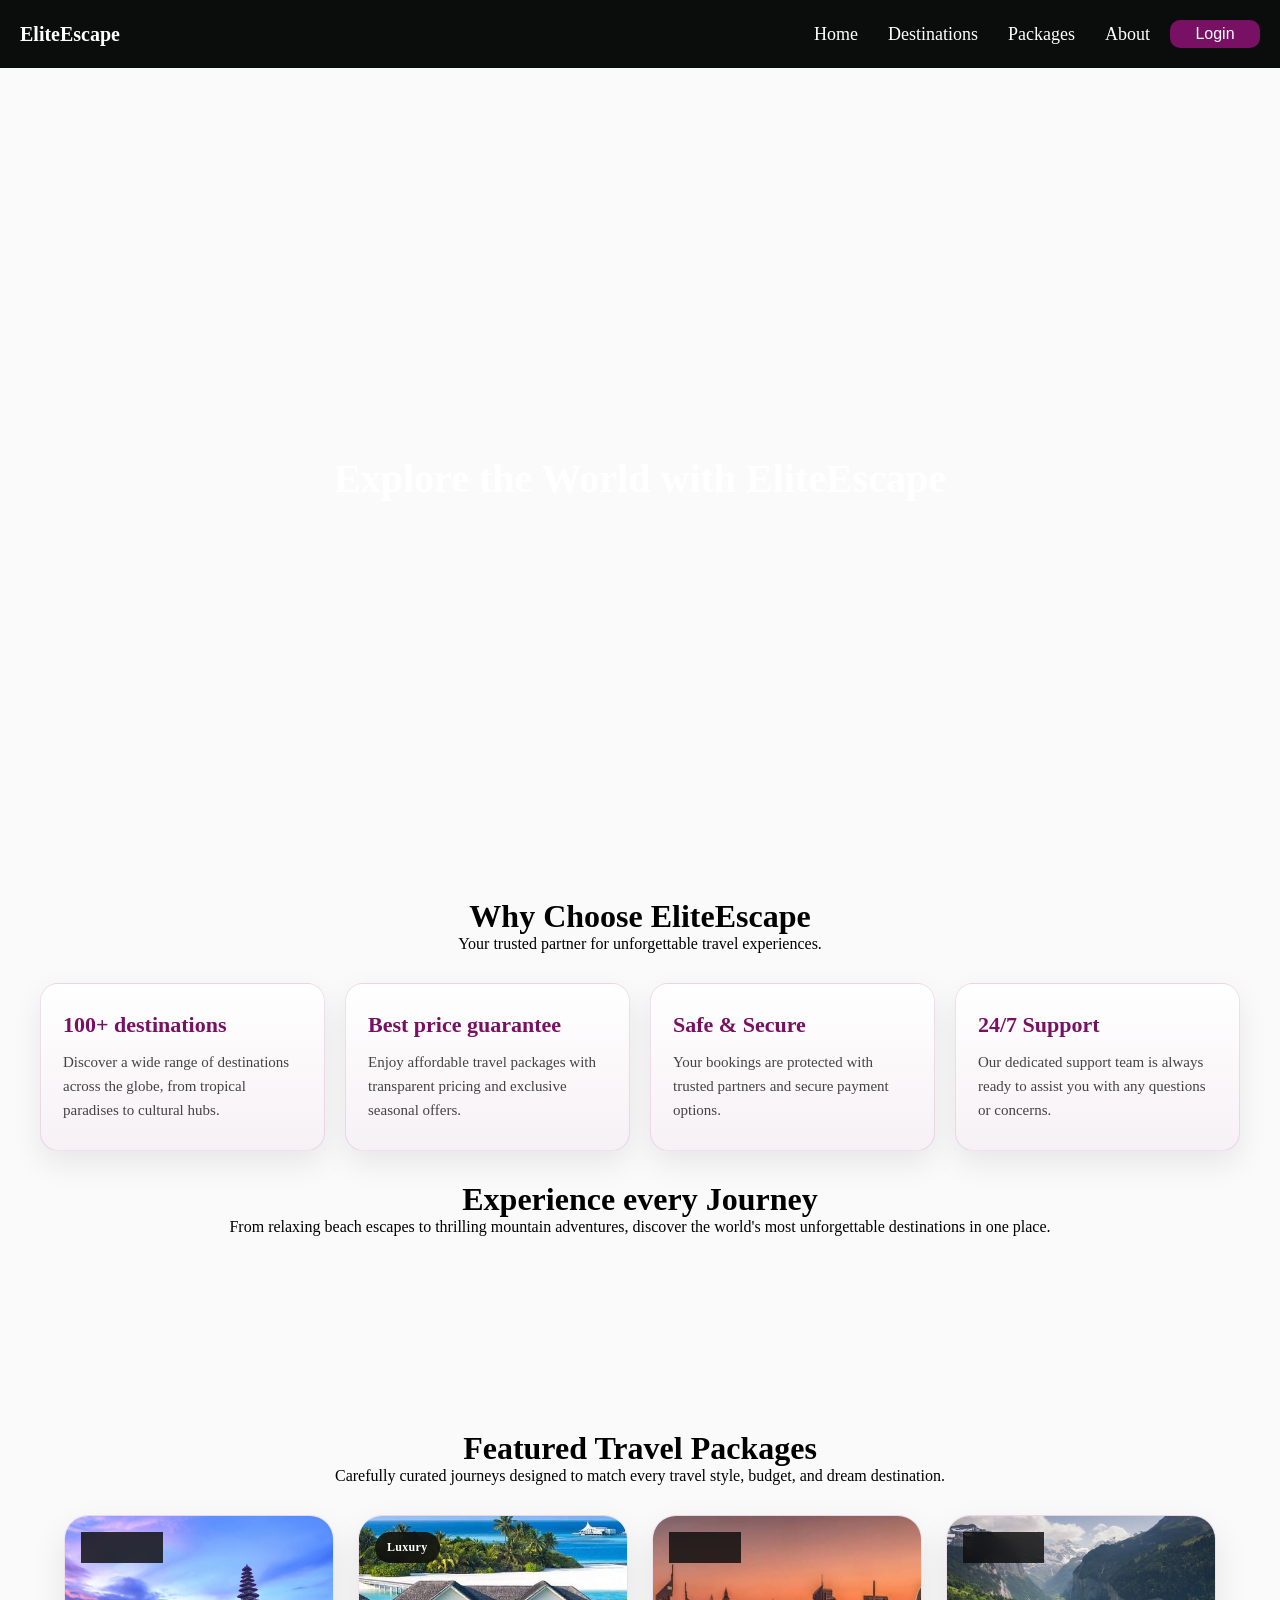
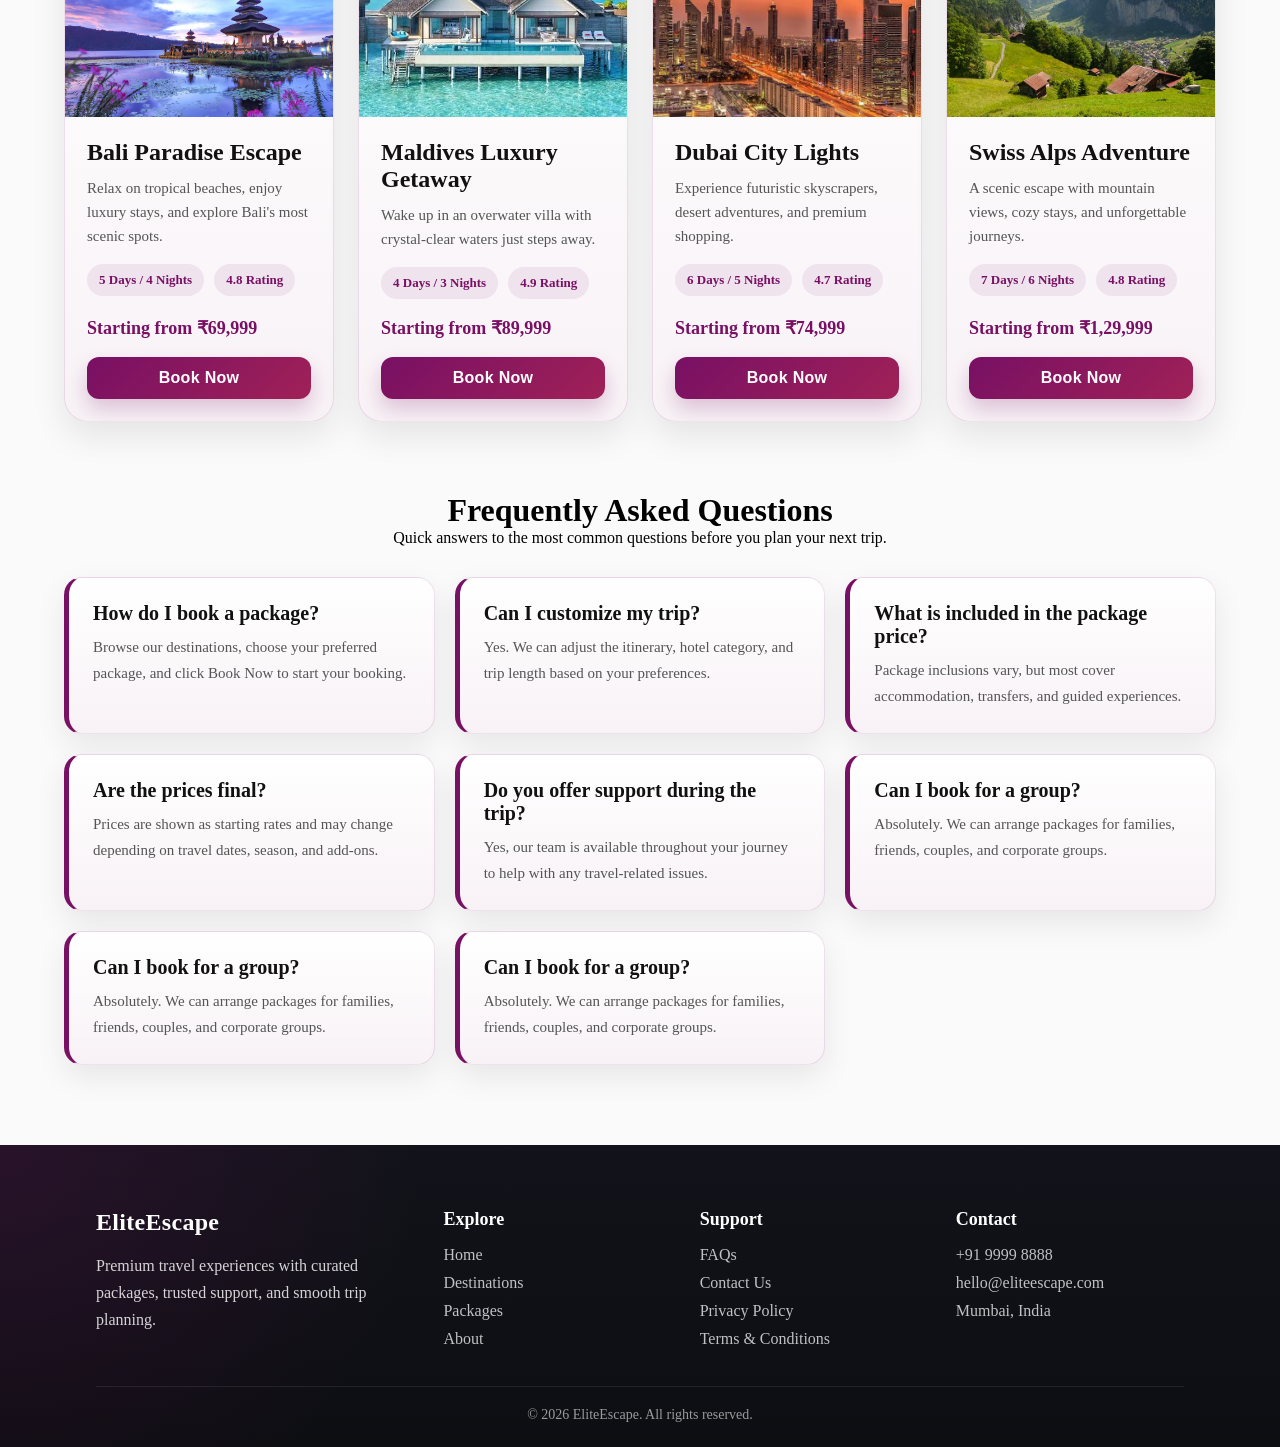
==== index.html @ af97dd26 "Added the homepage" ====
<!DOCTYPE html>
<html lang="en">
<head>
    <meta charset="UTF-8">
    <meta name="viewport" content="width=device-width, initial-scale=1.0">
    <title>Home</title>
    <link rel="stylesheet" href="./css/style.css">
</head>
<body>

    <header>
        <nav>
            <div class="logo">
                EliteEscape
            </div>
            <ul class="nav-links">
                <li><a href="index.html">Home</a></li>
                <li><a href="destinations.html">Destinations</a></li>
                <li><a href="packages.html">Packages</a></li>
                <li><a href="about.html">About</a></li>
            </ul>
            <div class="btns">
                <button class="btn">Login</button>
            </div>

        </nav>
    </header>



    <div class="hero">
        <h2>Explore the World with EliteEscape</h2>
    </div>

    <div class="why-choose-us">
        <div class="section-title">
            <h1>Why Choose EliteEscape</h1>
            <p>Your trusted partner for unforgettable travel experiences.</p>
        </div>

        <div class="card-container">
            <div class="card">
                <h3>100+ destinations</h3>
                <p>Discover a wide range of destinations across the globe, from tropical paradises to cultural hubs.</p>
            </div>

            <div class="card">
                <h3>Best price guarantee</h3>
                <p>Enjoy affordable travel packages with transparent pricing and
                exclusive seasonal offers.</p>
            </div>
            <div class="card">
                <h3>Safe & Secure</h3>
                <p>Your bookings are protected with trusted partners and secure
                payment options.</p>
            </div>
            <div class="card">
                <h3>24/7 Support</h3>
                <p>Our dedicated support team is always ready to assist you with any questions or concerns.</p>
            </div>                        
        </div>

    </div>

    
    <div class="section-title">
        <h1>Experience every Journey</h1>
        <p>From relaxing beach escapes to thrilling mountain adventures, discover the world's most unforgettable destinations in one place.</p>
    </div>

    <div class="video-section">
        <div class="video-box">
            <video  autoplay muted loop playsinline>
                <source src="images/video.mp4" type="video/mp4">
            </video>
        </div>
    </div>


    <div class="section-title">
        <h1>Featured Travel Packages</h1>
        <p>Carefully curated journeys designed to match every travel style, budget, and dream destination.</p>
    </div>


    <section class="packages">
        <div class="package-container">
            <div class="package-card">
                <div class="package-image-wrap">
                    <img src="images/Bali.jpg" alt="Bali Paradise Escape">
                    <span class="package-badge">Best Seller</span>
                </div>
                <div class="package-content">
                    <h3>Bali Paradise Escape</h3>
                    <p class="package-text">Relax on tropical beaches, enjoy luxury stays, and explore Bali's most scenic spots.</p>
                    <div class="package-meta">
                        <span>5 Days / 4 Nights</span>
                        <span>4.8 Rating</span>
                    </div>
                    <p class="price">Starting from ₹69,999</p>
                    <button class="btn">Book Now</button>
                </div>
            </div>

            <div class="package-card">
                <div class="package-image-wrap">
                    <img src="images/Maldives.jpeg" alt="Maldives Luxury Getaway">
                    <span class="package-badge">Luxury</span>
                </div>
                <div class="package-content">
                    <h3>Maldives Luxury Getaway</h3>
                    <p class="package-text">Wake up in an overwater villa with crystal-clear waters just steps away.</p>
                    <div class="package-meta">
                        <span>4 Days / 3 Nights</span>
                        <span>4.9 Rating</span>
                    </div>
                    <p class="price">Starting from ₹89,999</p>
                    <button class="btn">Book Now</button>
                </div>
            </div>

            <div class="package-card">
                <div class="package-image-wrap">
                    <img src="images/dubai.jpeg" alt="Dubai City Lights">
                    <span class="package-badge">Top Pick</span>
                </div>
                <div class="package-content">
                    <h3>Dubai City Lights</h3>
                    <p class="package-text">Experience futuristic skyscrapers, desert adventures, and premium shopping.</p>
                    <div class="package-meta">
                        <span>6 Days / 5 Nights</span>
                        <span>4.7 Rating</span>
                    </div>
                    <p class="price">Starting from ₹74,999</p>
                    <button class="btn">Book Now</button>
                </div>
            </div>

            <div class="package-card">
                <div class="package-image-wrap">
                    <img src="images/swiss.jpg" alt="Swiss Alps Adventure">
                    <span class="package-badge">Adventure</span>
                </div>
                <div class="package-content">
                    <h3>Swiss Alps Adventure</h3>
                    <p class="package-text">A scenic escape with mountain views, cozy stays, and unforgettable journeys.</p>
                    <div class="package-meta">
                        <span>7 Days / 6 Nights</span>
                        <span>4.8 Rating</span>
                    </div>
                    <p class="price">Starting from ₹1,29,999</p>
                    <button class="btn">Book Now</button>
                </div>
            </div>
        </div>
    </section>


    <div class="section-title">
        <h1>Frequently Asked Questions</h1>
        <p>Quick answers to the most common questions before you plan your next trip.</p>
    </div>

    <section class="faq">
        <div class="faq-container">
            <div class="faq-card">
                <h3>How do I book a package?</h3>
                <p>Browse our destinations, choose your preferred package, and click Book Now to start your booking.</p>
            </div>

            <div class="faq-card">
                <h3>Can I customize my trip?</h3>
                <p>Yes. We can adjust the itinerary, hotel category, and trip length based on your preferences.</p>
            </div>

            <div class="faq-card">
                <h3>What is included in the package price?</h3>
                <p>Package inclusions vary, but most cover accommodation, transfers, and guided experiences.</p>
            </div>

            <div class="faq-card">
                <h3>Are the prices final?</h3>
                <p>Prices are shown as starting rates and may change depending on travel dates, season, and add-ons.</p>
            </div>

            <div class="faq-card">
                <h3>Do you offer support during the trip?</h3>
                <p>Yes, our team is available throughout your journey to help with any travel-related issues.</p>
            </div>

            <div class="faq-card">
                <h3>Can I book for a group?</h3>
                <p>Absolutely. We can arrange packages for families, friends, couples, and corporate groups.
                </p>
            </div>
            <div class="faq-card">
                <h3>Can I book for a group?</h3>
                <p>Absolutely. We can arrange packages for families, friends, couples, and corporate groups.
                </p>
            </div>
            <div class="faq-card">
                <h3>Can I book for a group?</h3>
                <p>Absolutely. We can arrange packages for families, friends, couples, and corporate groups.
                </p>
            </div>            


        </div>
    </section>


    <footer class="site-footer">
        <div class="footer-grid">
            <div class="footer-brand">
                <div class="footer-logo">EliteEscape</div>
                <p>Premium travel experiences with curated packages, trusted support, and smooth trip planning.</p>
            </div>

            <div class="footer-links">
                <h3>Explore</h3>
                <a href="index.html">Home</a>
                <a href="destinations.html">Destinations</a>
                <a href="packages.html">Packages</a>
                <a href="about.html">About</a>
            </div>

            <div class="footer-links">
                <h3>Support</h3>
                <a href="#">FAQs</a>
                <a href="#">Contact Us</a>
                <a href="#">Privacy Policy</a>
                <a href="#">Terms & Conditions</a>
            </div>

            <div class="footer-links">
                <h3>Contact</h3>
                <a href="tel:+919876543210">+91 9999 8888</a>
                <a href="mailto:hello@eliteescape.com">hello@eliteescape.com</a>
                <a href="#">Mumbai, India</a>
            </div>
        </div>

        <div class="footer-bottom">
            <p>&copy; 2026 EliteEscape. All rights reserved.</p>
        </div>
    </footer>
</body>
</html>
---- css/style.css ----
*{
    margin: 0;
    padding: 0;
    box-sizing: border-box;
}
body{
    background-color: rgb(250, 250, 250);
}

nav{
    background-color: rgb(11, 12, 12);
    display: flex;
    align-items: center;
    padding:20px;
}

.logo{
    font-size: 20px;
    font-weight: bold;
    color: white;

}

.nav-links{
    display: flex;
    justify-content: flex-end;
    gap: 30px;
    margin-left: auto;
    list-style: none;
    /* align-items: center; */
    
}

.btns{
    margin-left: 20px;
}

.nav-links li a{
    text-decoration: none;
    color: white;
    font-size: 18px;
    /* font-weight: bold; */
}


 

.btn{
    padding:5px;
    background-color: rgb(120, 16, 100);
    color: white;
    border: none;
    cursor: pointer;
    border-radius: 10px;
    font-size: 16px;
    width: 90px;
}

.hero{
    display: flex;
    height: 80vh;
    background:url("hero.png") no-repeat center center/cover;
    padding: 20px;
    margin: 50px;
    border-radius: 20px;
    color: white;
    justify-content: center;
    align-items: center;
}

.hero h2{
    font-size: 40px;
}
.why-choose-us{
    margin:20px
}

.section-title{
    text-align:center;
    padding:10px;
}
.card-container{
    margin: 20px;
    display: grid;
    grid-template-columns: repeat(auto-fit, minmax(220px, 1fr));
    gap: 20px;
}

.card{
    background: linear-gradient(180deg, #ffffff 0%, #f7f1f5 100%);
    border: 1px solid rgba(120, 16, 100, 0.12);
    border-radius: 18px;
    padding: 28px 22px;
    box-shadow: 0 12px 30px rgba(0, 0, 0, 0.08);
    transition: transform 0.25s ease, box-shadow 0.25s ease, border-color 0.25s ease;
}

.card:hover{
    transform: translateY(-6px);
    box-shadow: 0 18px 36px rgba(0, 0, 0, 0.12);
    border-color: rgba(120, 16, 100, 0.28);
}

.card h3{
    color: rgb(120, 16, 100);
    font-size: 22px;
    margin-bottom: 12px;
}

.card p{
    color: #444;
    line-height: 1.6;
    font-size: 15px;
}

.video-section{
    margin: 10px;
    display: flex;
    justify-content: center;
    align-items: center;
}

.video-section video{
    border-radius: 20px;
    width: 100%;
}

.packages{
    width: 90%;
    margin: 20px auto 60px;
}

.package-container{
    display: grid;
    grid-template-columns: repeat(auto-fit, minmax(260px, 1fr));
    gap: 24px;
    align-items: stretch;
}

.package-card{
    display: flex;
    flex-direction: column;
    height: 100%;
    background: linear-gradient(180deg, #ffffff 0%, #f8f2f6 100%);
    border: 1px solid rgba(120, 16, 100, 0.12);
    border-radius: 24px;
    overflow: hidden;
    box-shadow: 0 14px 34px rgba(0, 0, 0, 0.09);
    transition: transform 0.25s ease, box-shadow 0.25s ease, border-color 0.25s ease;
}

.package-card:hover{
    transform: translateY(-6px);
    border-color: rgba(120, 16, 100, 0.28);
    box-shadow: 0 20px 42px rgba(0, 0, 0, 0.13);
}

.package-image-wrap{
    position: relative;
}

.package-card img{
    width: 100%;
    aspect-ratio: 4 / 3;
    object-fit: cover;
    display: block;
}

.package-badge{
    position: absolute;
    top: 16px;
    left: 16px;
    background: rgba(11, 12, 12, 0.82);
    color: #fff;
    padding: 8px 12px;
    border-radius: 999px;
    font-size: 12px;
    font-weight: 700;
    letter-spacing: 0.3px;
    backdrop-filter: blur(8px);
}

.package-content{
    display: flex;
    flex-direction: column;
    flex: 1;
    padding: 22px;
}

.package-content h3{
    font-size: 24px;
    color: #111;
    margin-bottom: 10px;
}

.package-text{
    color: #555;
    line-height: 1.6;
    font-size: 15px;
    margin-bottom: 16px;
}

.package-meta{
    display: flex;
    flex-wrap: wrap;
    gap: 10px;
    margin-bottom: 18px;
}

.package-meta span{
    display: inline-flex;
    align-items: center;
    padding: 8px 12px;
    border-radius: 999px;
    background: rgba(120, 16, 100, 0.08);
    color: rgb(120, 16, 100);
    font-size: 13px;
    font-weight: 600;
}

.price{
    color: rgb(120, 16, 100);
    font-size: 18px;
    font-weight: 700;
    margin-bottom: 18px;
    margin-top: auto;
}

.package-card .btn{
    width: 100%;
    padding: 12px 16px;
    border-radius: 12px;
    font-weight: 700;
    letter-spacing: 0.3px;
    background: linear-gradient(135deg, rgb(120, 16, 100), rgb(160, 33, 87));
    box-shadow: 0 10px 20px rgba(120, 16, 100, 0.22);
}

.package-card .btn:hover{
    filter: brightness(1.05);
}


.faq{
    width: 90%;
    margin: 20px auto 80px;
}

.faq-container{
    display: grid;
    grid-template-columns: repeat(auto-fit, minmax(280px, 1fr));
    gap: 20px;
}

.faq-card{
    position: relative;
    background: linear-gradient(180deg, #ffffff 0%, #f8f2f6 100%);
    border: 1px solid rgba(120, 16, 100, 0.12);
    border-left: 5px solid rgb(120, 16, 100);
    border-radius: 18px;
    padding: 24px 22px 24px 24px;
    box-shadow: 0 12px 30px rgba(0, 0, 0, 0.08);
    transition: transform 0.25s ease, box-shadow 0.25s ease, border-color 0.25s ease;
}

.faq-card:hover{
    transform: translateY(-5px);
    box-shadow: 0 18px 36px rgba(0, 0, 0, 0.12);
    border-color: rgba(120, 16, 100, 0.28);
}

.faq-card h3{
    font-size: 20px;
    color: #111;
    margin-bottom: 10px;
}

.faq-card p{
    color: #555;
    line-height: 1.7;
    font-size: 15px;
}

.site-footer{
    background:
        radial-gradient(circle at top left, rgba(120, 16, 100, 0.22), transparent 32%),
        linear-gradient(180deg, #12131a 0%, #0d0e12 100%);
    color: rgba(255, 255, 255, 0.82);
    margin-top: 40px;
    padding: 64px 7.5% 24px;
}

.footer-grid{
    display: grid;
    grid-template-columns: 1.4fr 1fr 1fr 1fr;
    gap: 28px;
    padding-bottom: 28px;
    border-bottom: 1px solid rgba(255, 255, 255, 0.08);
}

.footer-logo{
    display: inline-block;
    margin-bottom: 16px;
    font-size: 24px;
    font-weight: 800;
    color: #fff;
    letter-spacing: 0.3px;
}

.footer-brand p{
    line-height: 1.7;
    max-width: 340px;
}

.footer-links h3{
    color: #fff;
    margin-bottom: 16px;
    font-size: 18px;
}

.footer-links a{
    display: block;
    color: rgba(255, 255, 255, 0.74);
    text-decoration: none;
    margin-bottom: 10px;
    transition: color 0.2s ease, transform 0.2s ease;
}

.footer-links a:hover{
    color: #fff;
    transform: translateX(4px);
}

.footer-bottom{
    text-align: center;
    padding-top: 20px;
    font-size: 14px;
    color: rgba(255, 255, 255, 0.58);
}

@media (max-width: 900px){
    .footer-grid{
        grid-template-columns: repeat(2, minmax(0, 1fr));
    }
}

@media (max-width: 600px){
    .site-footer{
        padding: 48px 20px 20px;
    }

    .footer-grid{
        grid-template-columns: 1fr;
    }
}
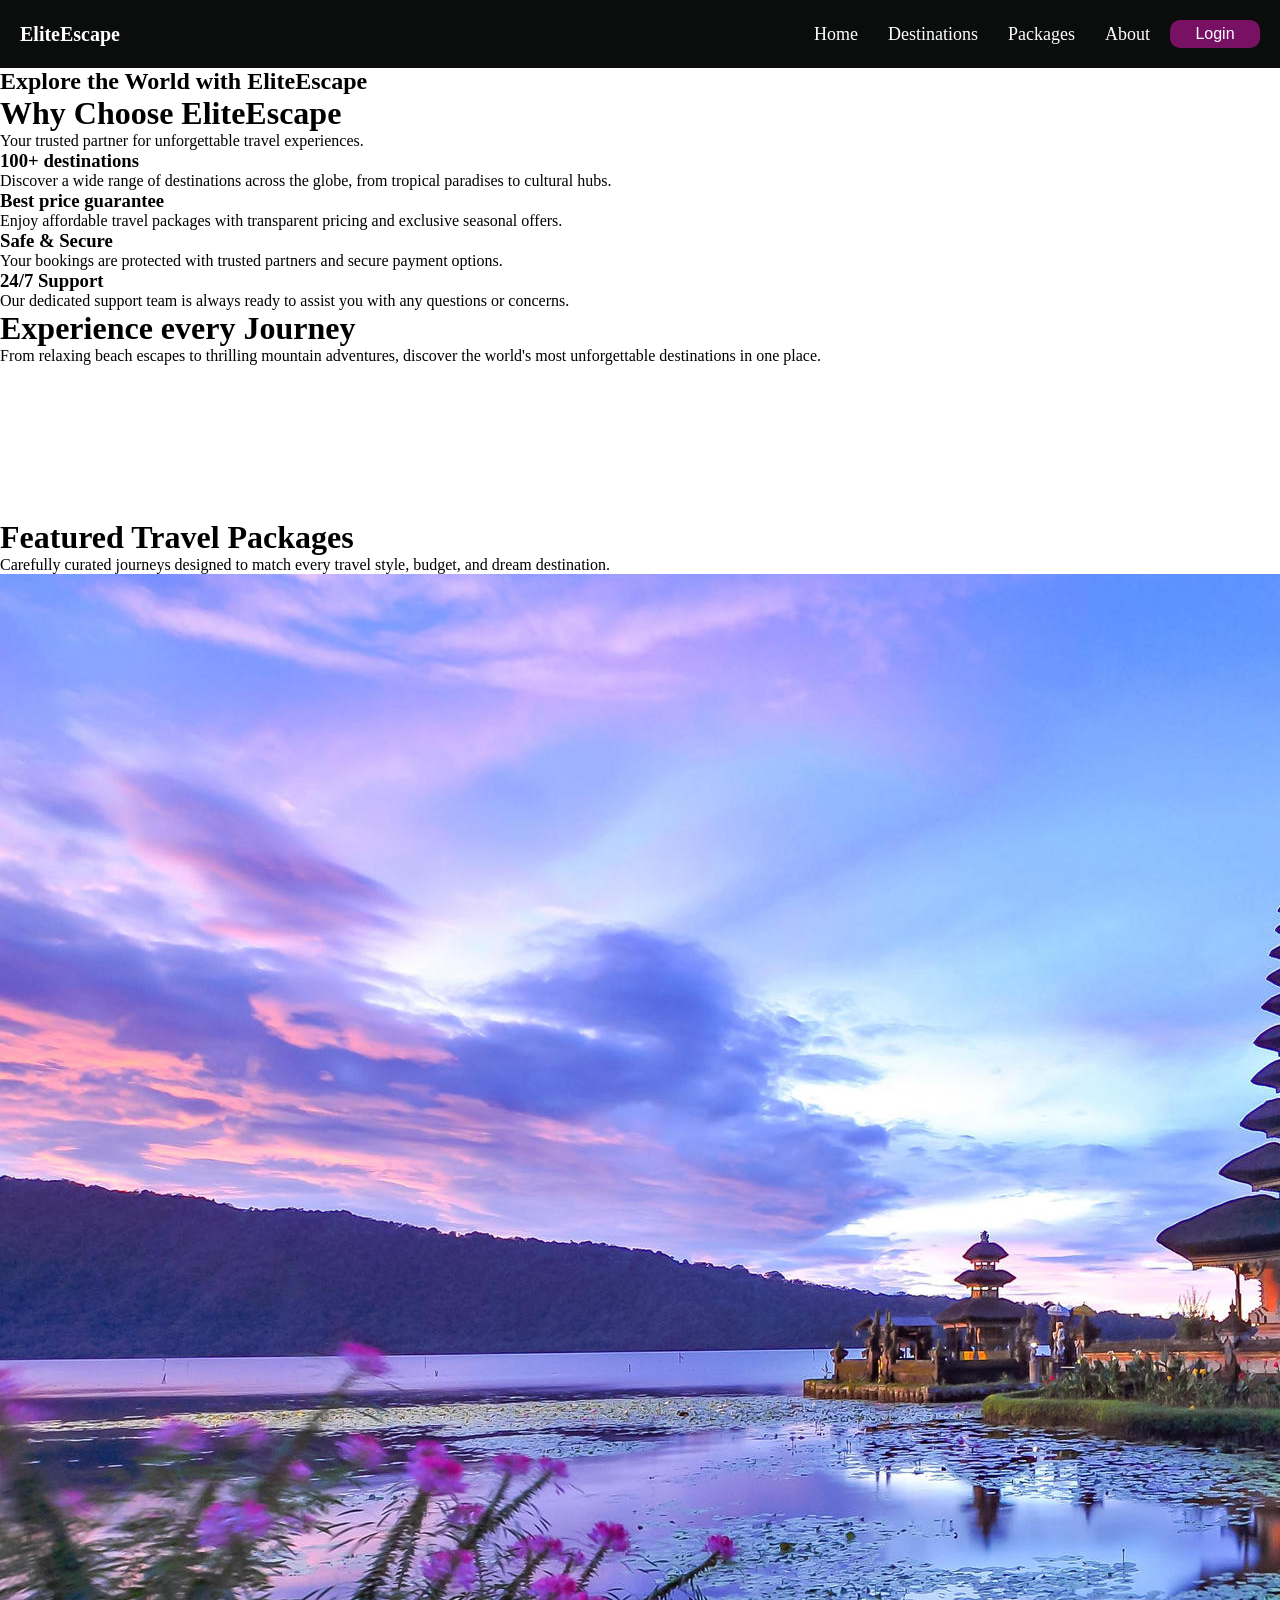
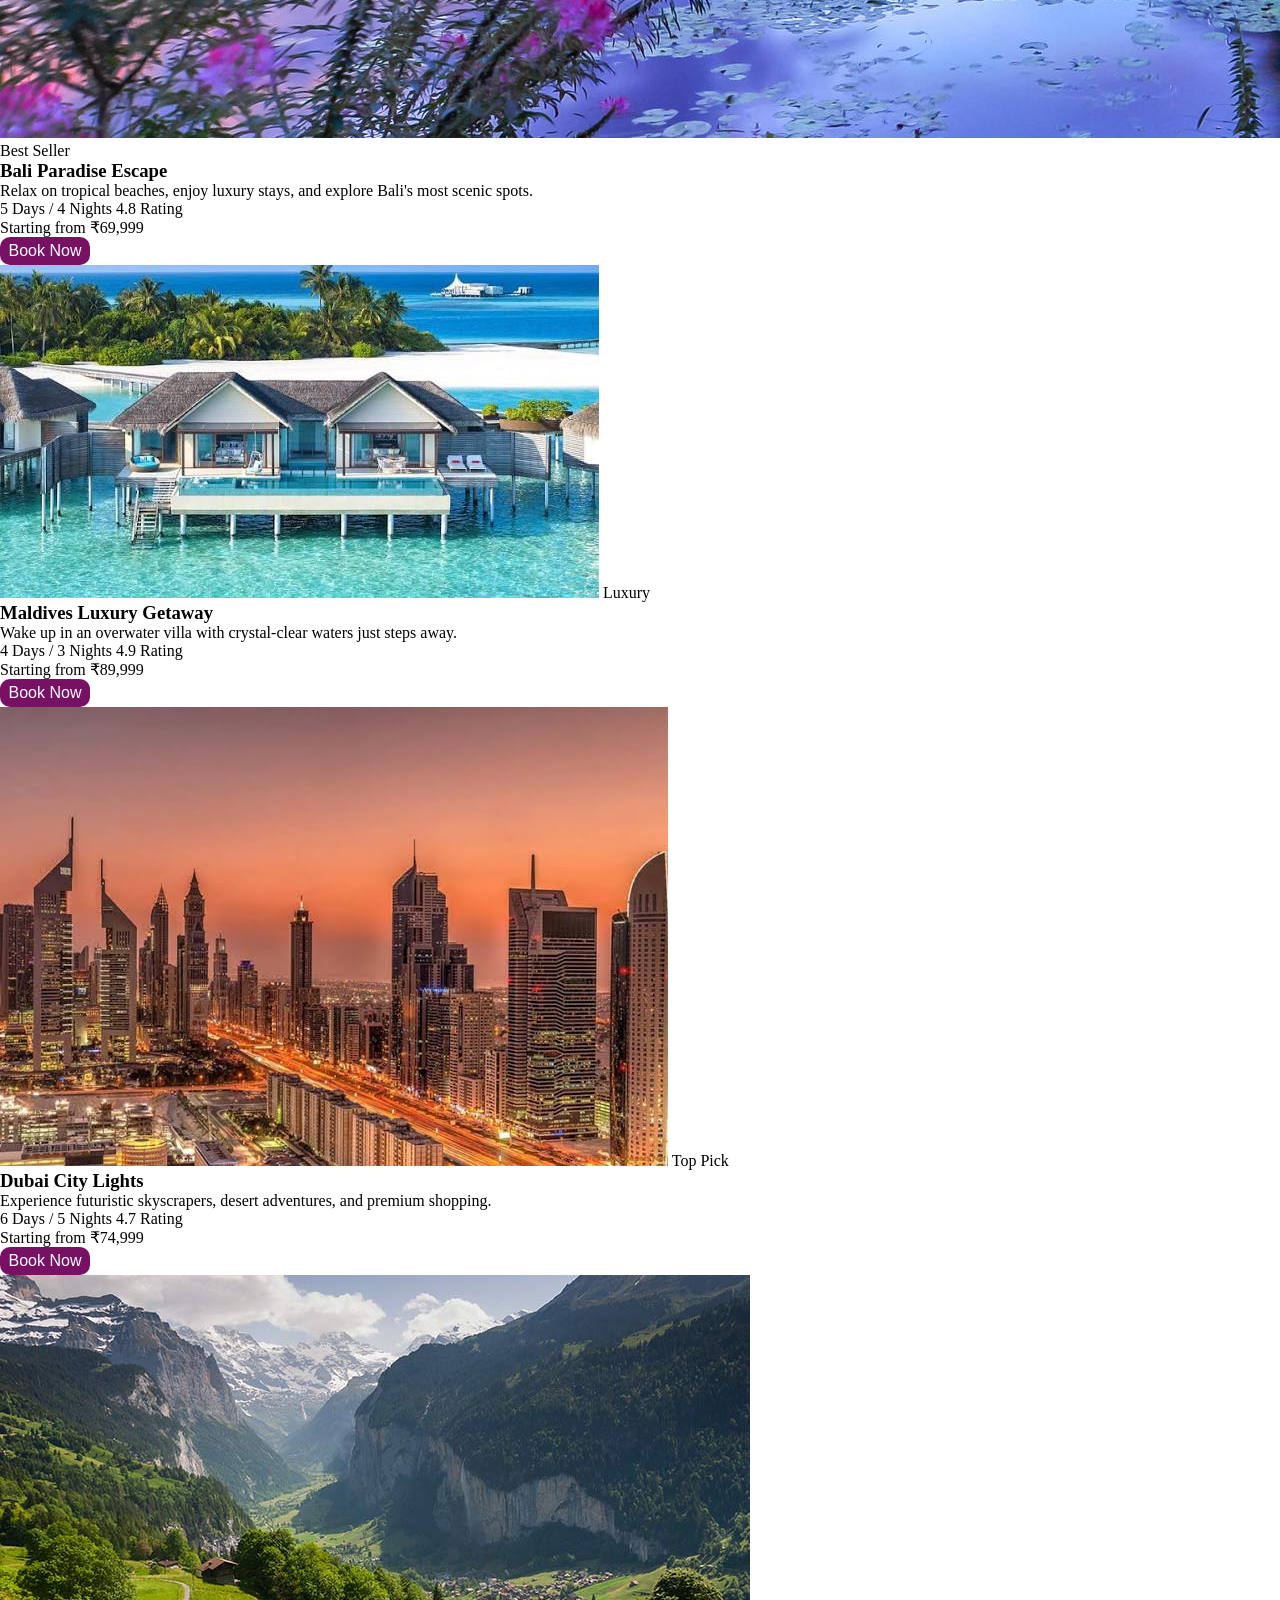
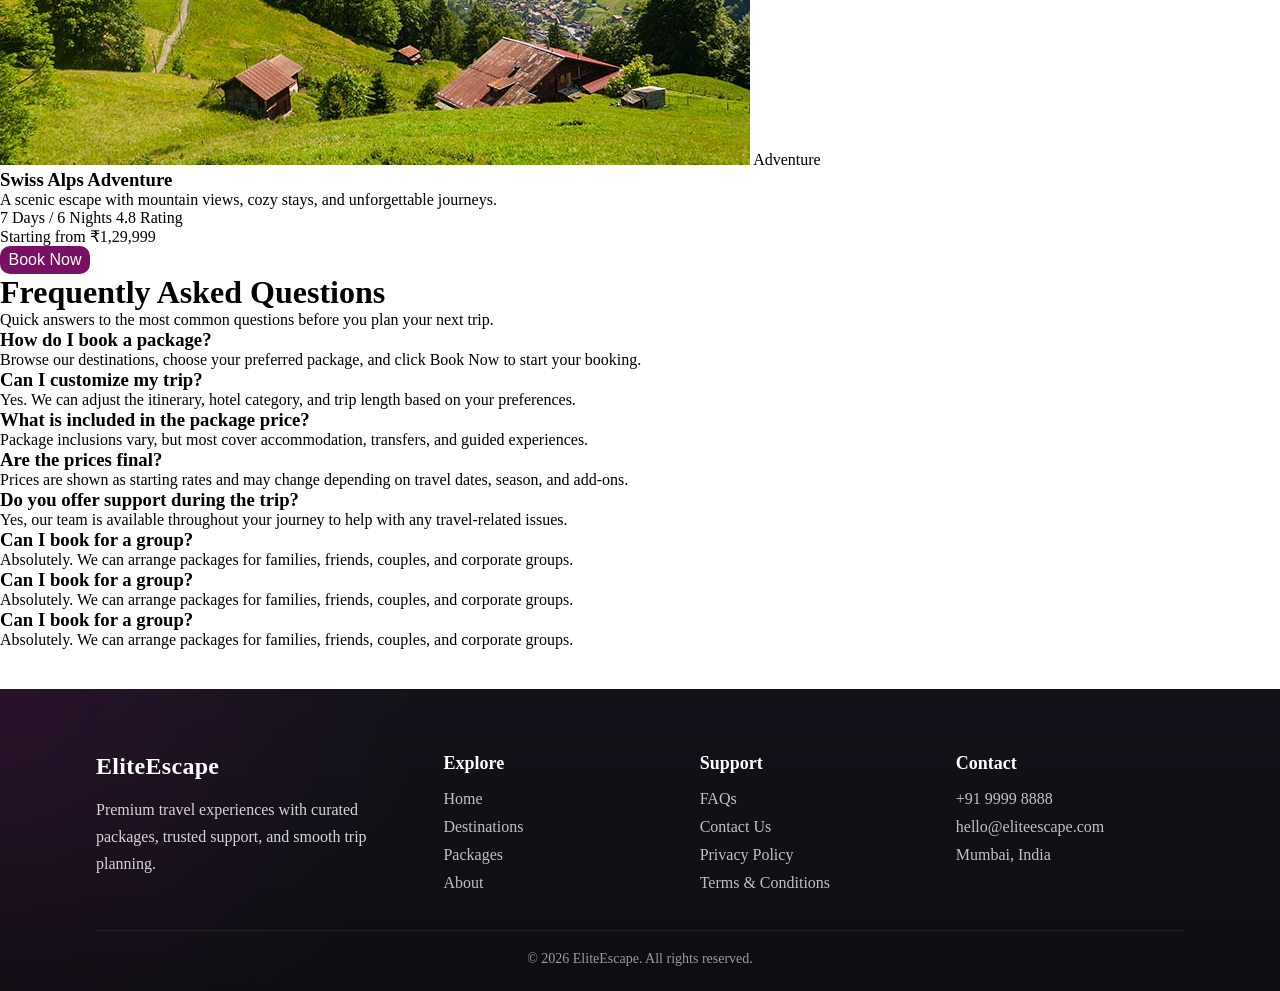
==== commit 2d537ec8: "Added the destinations page" ====
--- a/index.html
+++ b/index.html
@@ -5,6 +5,8 @@
     <meta name="viewport" content="width=device-width, initial-scale=1.0">
     <title>Home</title>
     <link rel="stylesheet" href="./css/style.css">
+    <link rel="stylesheet" href="./css/nav.css">
+    <link rel="stylesheet" href="./css/footer.css">
 </head>
 <body>
 
--- a/css/style.css
+++ b/css/style.css
@@ -1,355 +1,13 @@
 *{
     margin: 0;
     padding: 0;
-    box-sizing: border-box;
-}
-body{
-    background-color: rgb(250, 250, 250);
 }
 
 nav{
-    background-color: rgb(11, 12, 12);
-    display: flex;
-    align-items: center;
-    padding:20px;
+    background-color:aqua;
+    padding:10px;
 }
 
-.logo{
-    font-size: 20px;
-    font-weight: bold;
-    color: white;
-
-}
-
-.nav-links{
-    display: flex;
-    justify-content: flex-end;
-    gap: 30px;
-    margin-left: auto;
-    list-style: none;
-    /* align-items: center; */
-    
-}
-
-.btns{
-    margin-left: 20px;
-}
-
-.nav-links li a{
-    text-decoration: none;
-    color: white;
-    font-size: 18px;
-    /* font-weight: bold; */
-}
-
-
- 
-
-.btn{
-    padding:5px;
-    background-color: rgb(120, 16, 100);
-    color: white;
-    border: none;
-    cursor: pointer;
-    border-radius: 10px;
-    font-size: 16px;
-    width: 90px;
-}
-
-.hero{
-    display: flex;
-    height: 80vh;
-    background:url("hero.png") no-repeat center center/cover;
-    padding: 20px;
-    margin: 50px;
-    border-radius: 20px;
-    color: white;
-    justify-content: center;
-    align-items: center;
-}
-
-.hero h2{
-    font-size: 40px;
-}
-.why-choose-us{
-    margin:20px
-}
-
-.section-title{
-    text-align:center;
-    padding:10px;
-}
-.card-container{
-    margin: 20px;
-    display: grid;
-    grid-template-columns: repeat(auto-fit, minmax(220px, 1fr));
-    gap: 20px;
-}
-
-.card{
-    background: linear-gradient(180deg, #ffffff 0%, #f7f1f5 100%);
-    border: 1px solid rgba(120, 16, 100, 0.12);
-    border-radius: 18px;
-    padding: 28px 22px;
-    box-shadow: 0 12px 30px rgba(0, 0, 0, 0.08);
-    transition: transform 0.25s ease, box-shadow 0.25s ease, border-color 0.25s ease;
-}
-
-.card:hover{
-    transform: translateY(-6px);
-    box-shadow: 0 18px 36px rgba(0, 0, 0, 0.12);
-    border-color: rgba(120, 16, 100, 0.28);
-}
-
-.card h3{
-    color: rgb(120, 16, 100);
-    font-size: 22px;
-    margin-bottom: 12px;
-}
-
-.card p{
-    color: #444;
-    line-height: 1.6;
-    font-size: 15px;
-}
-
-.video-section{
-    margin: 10px;
-    display: flex;
-    justify-content: center;
-    align-items: center;
-}
-
-.video-section video{
-    border-radius: 20px;
-    width: 100%;
-}
-
-.packages{
-    width: 90%;
-    margin: 20px auto 60px;
-}
-
-.package-container{
-    display: grid;
-    grid-template-columns: repeat(auto-fit, minmax(260px, 1fr));
-    gap: 24px;
-    align-items: stretch;
-}
-
-.package-card{
-    display: flex;
-    flex-direction: column;
-    height: 100%;
-    background: linear-gradient(180deg, #ffffff 0%, #f8f2f6 100%);
-    border: 1px solid rgba(120, 16, 100, 0.12);
-    border-radius: 24px;
-    overflow: hidden;
-    box-shadow: 0 14px 34px rgba(0, 0, 0, 0.09);
-    transition: transform 0.25s ease, box-shadow 0.25s ease, border-color 0.25s ease;
-}
-
-.package-card:hover{
-    transform: translateY(-6px);
-    border-color: rgba(120, 16, 100, 0.28);
-    box-shadow: 0 20px 42px rgba(0, 0, 0, 0.13);
-}
-
-.package-image-wrap{
-    position: relative;
-}
-
-.package-card img{
-    width: 100%;
-    aspect-ratio: 4 / 3;
-    object-fit: cover;
-    display: block;
-}
-
-.package-badge{
-    position: absolute;
-    top: 16px;
-    left: 16px;
-    background: rgba(11, 12, 12, 0.82);
-    color: #fff;
-    padding: 8px 12px;
-    border-radius: 999px;
-    font-size: 12px;
-    font-weight: 700;
-    letter-spacing: 0.3px;
-    backdrop-filter: blur(8px);
-}
-
-.package-content{
-    display: flex;
-    flex-direction: column;
-    flex: 1;
-    padding: 22px;
-}
-
-.package-content h3{
-    font-size: 24px;
-    color: #111;
-    margin-bottom: 10px;
-}
-
-.package-text{
-    color: #555;
-    line-height: 1.6;
-    font-size: 15px;
-    margin-bottom: 16px;
-}
-
-.package-meta{
-    display: flex;
-    flex-wrap: wrap;
-    gap: 10px;
-    margin-bottom: 18px;
-}
-
-.package-meta span{
-    display: inline-flex;
-    align-items: center;
-    padding: 8px 12px;
-    border-radius: 999px;
-    background: rgba(120, 16, 100, 0.08);
-    color: rgb(120, 16, 100);
-    font-size: 13px;
-    font-weight: 600;
-}
-
-.price{
-    color: rgb(120, 16, 100);
-    font-size: 18px;
-    font-weight: 700;
-    margin-bottom: 18px;
-    margin-top: auto;
-}
-
-.package-card .btn{
-    width: 100%;
-    padding: 12px 16px;
-    border-radius: 12px;
-    font-weight: 700;
-    letter-spacing: 0.3px;
-    background: linear-gradient(135deg, rgb(120, 16, 100), rgb(160, 33, 87));
-    box-shadow: 0 10px 20px rgba(120, 16, 100, 0.22);
-}
-
-.package-card .btn:hover{
-    filter: brightness(1.05);
-}
-
-
-.faq{
-    width: 90%;
-    margin: 20px auto 80px;
-}
-
-.faq-container{
-    display: grid;
-    grid-template-columns: repeat(auto-fit, minmax(280px, 1fr));
-    gap: 20px;
-}
-
-.faq-card{
-    position: relative;
-    background: linear-gradient(180deg, #ffffff 0%, #f8f2f6 100%);
-    border: 1px solid rgba(120, 16, 100, 0.12);
-    border-left: 5px solid rgb(120, 16, 100);
-    border-radius: 18px;
-    padding: 24px 22px 24px 24px;
-    box-shadow: 0 12px 30px rgba(0, 0, 0, 0.08);
-    transition: transform 0.25s ease, box-shadow 0.25s ease, border-color 0.25s ease;
-}
-
-.faq-card:hover{
-    transform: translateY(-5px);
-    box-shadow: 0 18px 36px rgba(0, 0, 0, 0.12);
-    border-color: rgba(120, 16, 100, 0.28);
-}
-
-.faq-card h3{
-    font-size: 20px;
-    color: #111;
-    margin-bottom: 10px;
-}
-
-.faq-card p{
-    color: #555;
-    line-height: 1.7;
-    font-size: 15px;
-}
-
-.site-footer{
-    background:
-        radial-gradient(circle at top left, rgba(120, 16, 100, 0.22), transparent 32%),
-        linear-gradient(180deg, #12131a 0%, #0d0e12 100%);
-    color: rgba(255, 255, 255, 0.82);
-    margin-top: 40px;
-    padding: 64px 7.5% 24px;
-}
-
-.footer-grid{
-    display: grid;
-    grid-template-columns: 1.4fr 1fr 1fr 1fr;
-    gap: 28px;
-    padding-bottom: 28px;
-    border-bottom: 1px solid rgba(255, 255, 255, 0.08);
-}
-
-.footer-logo{
-    display: inline-block;
-    margin-bottom: 16px;
-    font-size: 24px;
-    font-weight: 800;
-    color: #fff;
-    letter-spacing: 0.3px;
-}
-
-.footer-brand p{
-    line-height: 1.7;
-    max-width: 340px;
-}
-
-.footer-links h3{
-    color: #fff;
-    margin-bottom: 16px;
-    font-size: 18px;
-}
-
-.footer-links a{
-    display: block;
-    color: rgba(255, 255, 255, 0.74);
-    text-decoration: none;
-    margin-bottom: 10px;
-    transition: color 0.2s ease, transform 0.2s ease;
-}
-
-.footer-links a:hover{
-    color: #fff;
-    transform: translateX(4px);
-}
-
-.footer-bottom{
-    text-align: center;
-    padding-top: 20px;
-    font-size: 14px;
-    color: rgba(255, 255, 255, 0.58);
-}
-
-@media (max-width: 900px){
-    .footer-grid{
-        grid-template-columns: repeat(2, minmax(0, 1fr));
-    }
-}
-
-@media (max-width: 600px){
-    .site-footer{
-        padding: 48px 20px 20px;
-    }
-
-    .footer-grid{
-        grid-template-columns: 1fr;
-    }
+nav div{
+    display:flex;
 }
--- a/css/nav.css
+++ b/css/nav.css
@@ -0,0 +1,49 @@
+*{
+    margin: 0;
+    padding: 0;
+    box-sizing: border-box;
+}
+nav{
+    background-color: rgb(11, 12, 12);
+    display: flex;
+    align-items: center;
+    padding:20px;
+}
+
+.logo{
+    font-size: 20px;
+    font-weight: bold;
+    color: white;
+
+}
+
+.nav-links{
+    display: flex;
+    justify-content: flex-end;
+    gap: 30px;
+    margin-left: auto;
+    list-style: none;
+    /* align-items: center; */
+    
+}
+
+.btns{
+    margin-left: 20px;
+}
+
+.nav-links li a{
+    text-decoration: none;
+    color: white;
+    font-size: 18px;
+    /* font-weight: bold; */
+}
+.btn{
+    padding:5px;
+    background-color: rgb(120, 16, 100);
+    color: white;
+    border: none;
+    cursor: pointer;
+    border-radius: 10px;
+    font-size: 16px;
+    width: 90px;
+}
--- a/css/footer.css
+++ b/css/footer.css
@@ -0,0 +1,77 @@
+*{
+    margin: 0;
+    padding: 0;
+    box-sizing: border-box;
+}
+.site-footer{
+    background:
+        radial-gradient(circle at top left, rgba(120, 16, 100, 0.22), transparent 32%),
+        linear-gradient(180deg, #12131a 0%, #0d0e12 100%);
+    color: rgba(255, 255, 255, 0.82);
+    margin-top: 40px;
+    padding: 64px 7.5% 24px;
+}
+
+.footer-grid{
+    display: grid;
+    grid-template-columns: 1.4fr 1fr 1fr 1fr;
+    gap: 28px;
+    padding-bottom: 28px;
+    border-bottom: 1px solid rgba(255, 255, 255, 0.08);
+}
+
+.footer-logo{
+    display: inline-block;
+    margin-bottom: 16px;
+    font-size: 24px;
+    font-weight: 800;
+    color: #fff;
+    letter-spacing: 0.3px;
+}
+
+.footer-brand p{
+    line-height: 1.7;
+    max-width: 340px;
+}
+
+.footer-links h3{
+    color: #fff;
+    margin-bottom: 16px;
+    font-size: 18px;
+}
+
+.footer-links a{
+    display: block;
+    color: rgba(255, 255, 255, 0.74);
+    text-decoration: none;
+    margin-bottom: 10px;
+    transition: color 0.2s ease, transform 0.2s ease;
+}
+
+.footer-links a:hover{
+    color: #fff;
+    transform: translateX(4px);
+}
+
+.footer-bottom{
+    text-align: center;
+    padding-top: 20px;
+    font-size: 14px;
+    color: rgba(255, 255, 255, 0.58);
+}
+
+@media (max-width: 900px){
+    .footer-grid{
+        grid-template-columns: repeat(2, minmax(0, 1fr));
+    }
+}
+
+@media (max-width: 600px){
+    .site-footer{
+        padding: 48px 20px 20px;
+    }
+
+    .footer-grid{
+        grid-template-columns: 1fr;
+    }
+}
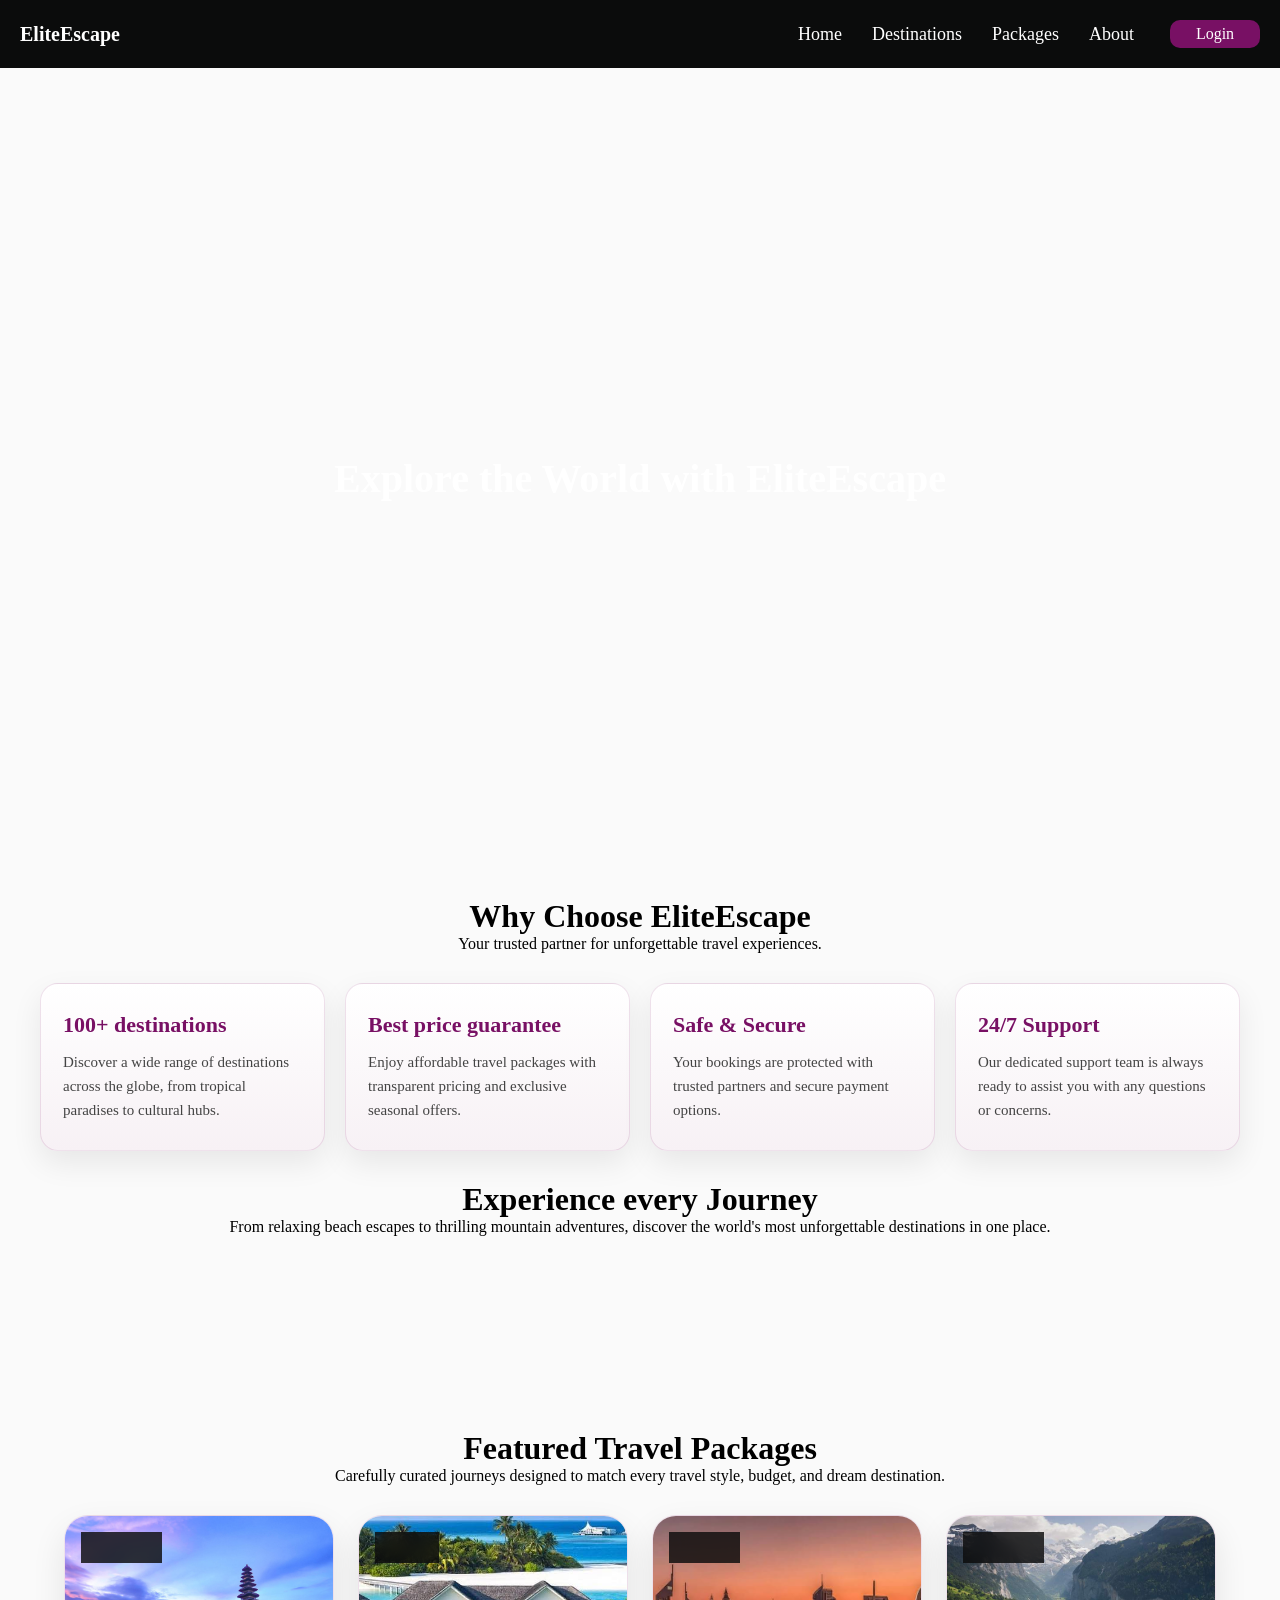
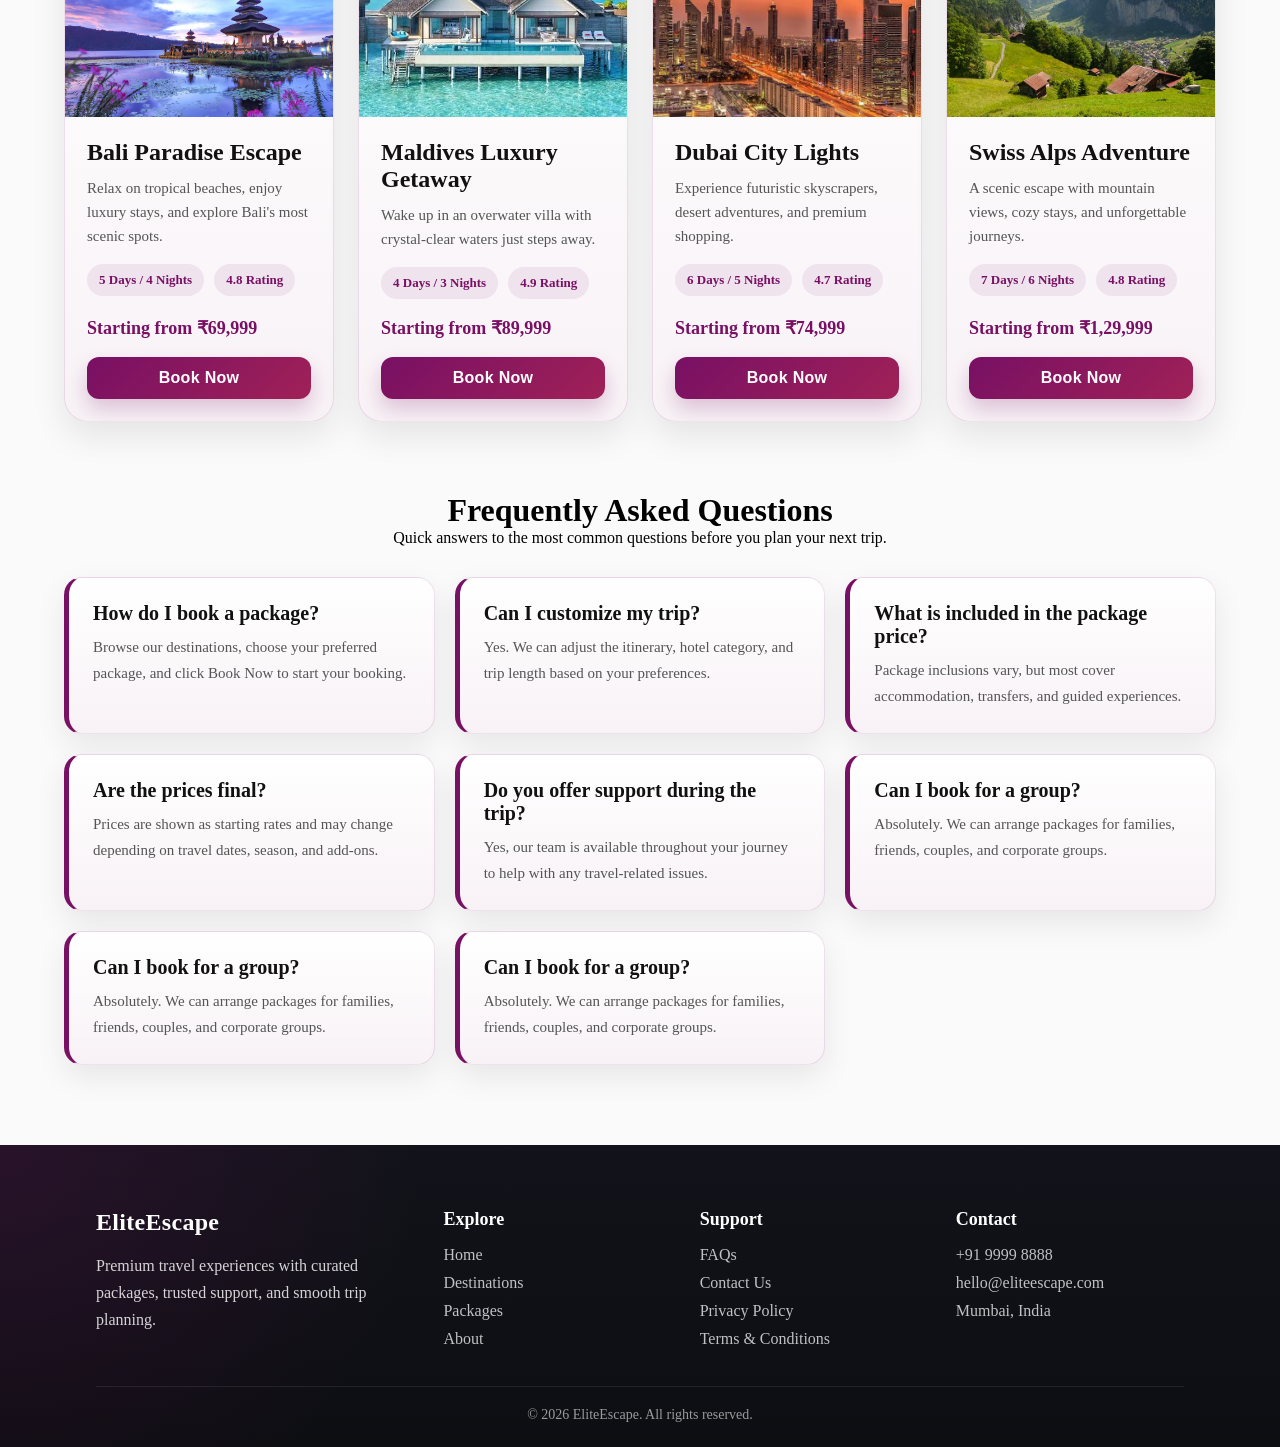
==== commit 1ebcabfd: "Added other pages and made them responsive" ====
--- a/index.html
+++ b/index.html
@@ -15,14 +15,19 @@
             <div class="logo">
                 EliteEscape
             </div>
-            <ul class="nav-links">
+            <ul class="nav-links" id="primary-navigation">
                 <li><a href="index.html">Home</a></li>
                 <li><a href="destinations.html">Destinations</a></li>
                 <li><a href="packages.html">Packages</a></li>
                 <li><a href="about.html">About</a></li>
             </ul>
+            <button class="nav-toggle" type="button" aria-label="Toggle navigation" aria-expanded="false" aria-controls="primary-navigation">
+                <span></span>
+                <span></span>
+                <span></span>
+            </button>
             <div class="btns">
-                <button class="btn">Login</button>
+                <a class="btn" href="login.html">Login</a>
             </div>
 
         </nav>
@@ -246,6 +251,7 @@
             <p>&copy; 2026 EliteEscape. All rights reserved.</p>
         </div>
     </footer>
+    <script src="./js/script.js"></script>
 </body>
 </html>
 
--- a/css/style.css
+++ b/css/style.css
@@ -1,13 +1,409 @@
 *{
     margin: 0;
     padding: 0;
-}
-
-nav{
-    background-color:aqua;
+    box-sizing: border-box;
+}
+body{
+    background-color: rgb(250, 250, 250);
+}
+
+.btn{
+    padding:5px;
+    background-color: rgb(120, 16, 100);
+    color: white;
+    border: none;
+    cursor: pointer;
+    border-radius: 10px;
+    font-size: 16px;
+    width: 90px;
+}
+
+.hero{
+    display: flex;
+    height: 80vh;
+    background:url("hero.png") no-repeat center center/cover;
+    padding: 20px;
+    margin: 50px;
+    border-radius: 20px;
+    color: white;
+    justify-content: center;
+    align-items: center;
+}
+
+.hero h2{
+    font-size: 40px;
+}
+.explore-section{
+    padding: 20px 20px 40px;
+}
+
+.explore-container{
+    display: grid;
+    grid-template-columns: 1.2fr 0.8fr;
+    gap: 24px;
+    background: linear-gradient(135deg, rgb(120, 16, 100), rgb(160, 33, 87));
+    border-radius: 28px;
+    padding: 36px;
+    margin: 0 20px;
+    color: #fff;
+    box-shadow: 0 20px 45px rgba(120, 16, 100, 0.22);
+}
+
+.explore-content h2{
+    font-size: clamp(24px, 3vw, 36px);
+    margin-bottom: 12px;
+    line-height: 1.2;
+}
+
+.explore-label{
+    display: inline-block;
+    margin-bottom: 12px;
+    padding: 7px 12px;
+    border-radius: 999px;
+    background: rgba(255, 255, 255, 0.16);
+    font-size: 13px;
+    font-weight: 700;
+    letter-spacing: 1px;
+    text-transform: uppercase;
+}
+
+.explore-content p{
+    font-size: 16px;
+    line-height: 1.7;
+    color: rgba(255, 255, 255, 0.92);
+}
+
+.explore-actions{
+    display: flex;
+    flex-wrap: wrap;
+    gap: 12px;
+    margin-top: 20px;
+}
+
+.explore-actions .btn{
+    width: auto;
+    padding: 12px 16px;
+    text-decoration: none;
+    display: inline-flex;
+    align-items: center;
+    justify-content: center;
+}
+
+.btn-outline{
+    background: transparent;
+    border: 1px solid #fff;
+}
+
+.explore-grid{
+    display: grid;
+    grid-template-columns: repeat(2, minmax(0, 1fr));
+    gap: 14px;
+}
+
+.explore-item{
+    background: rgba(255, 255, 255, 0.16);
+    border: 1px solid rgba(255, 255, 255, 0.2);
+    border-radius: 16px;
+    padding: 16px;
+    backdrop-filter: blur(8px);
+}
+
+.explore-item h3{
+    margin-bottom: 8px;
+    font-size: 18px;
+}
+
+.explore-item p{
+    font-size: 14px;
+    line-height: 1.6;
+    color: rgba(255, 255, 255, 0.9);
+}
+
+.why-choose-us{
+    margin:20px
+}
+
+@media (max-width: 768px) {
+    .explore-container {
+        grid-template-columns: 1fr;
+        padding: 24px;
+    }
+
+    .explore-grid {
+        grid-template-columns: 1fr;
+    }
+}
+
+.section-title{
+    text-align:center;
     padding:10px;
 }
-
-nav div{
-    display:flex;
-}+.card-container{
+    margin: 20px;
+    display: grid;
+    grid-template-columns: repeat(auto-fit, minmax(220px, 1fr));
+    gap: 20px;
+}
+
+.card{
+    background: linear-gradient(180deg, #ffffff 0%, #f7f1f5 100%);
+    border: 1px solid rgba(120, 16, 100, 0.12);
+    border-radius: 18px;
+    padding: 28px 22px;
+    box-shadow: 0 12px 30px rgba(0, 0, 0, 0.08);
+    transition: transform 0.25s ease, box-shadow 0.25s ease, border-color 0.25s ease;
+}
+
+.card:hover{
+    transform: translateY(-6px);
+    box-shadow: 0 18px 36px rgba(0, 0, 0, 0.12);
+    border-color: rgba(120, 16, 100, 0.28);
+}
+
+.card h3{
+    color: rgb(120, 16, 100);
+    font-size: 22px;
+    margin-bottom: 12px;
+}
+
+.card p{
+    color: #444;
+    line-height: 1.6;
+    font-size: 15px;
+}
+
+.video-section{
+    margin: 10px;
+    display: flex;
+    justify-content: center;
+    align-items: center;
+}
+
+.video-section video{
+    border-radius: 20px;
+    width: 100%;
+}
+
+.packages{
+    width: 90%;
+    margin: 20px auto 60px;
+}
+
+.package-container{
+    display: grid;
+    grid-template-columns: repeat(auto-fit, minmax(260px, 1fr));
+    gap: 24px;
+    align-items: stretch;
+}
+
+.package-card{
+    display: flex;
+    flex-direction: column;
+    height: 100%;
+    background: linear-gradient(180deg, #ffffff 0%, #f8f2f6 100%);
+    border: 1px solid rgba(120, 16, 100, 0.12);
+    border-radius: 24px;
+    overflow: hidden;
+    box-shadow: 0 14px 34px rgba(0, 0, 0, 0.09);
+    transition: transform 0.25s ease, box-shadow 0.25s ease, border-color 0.25s ease;
+}
+
+.package-card:hover{
+    transform: translateY(-6px);
+    border-color: rgba(120, 16, 100, 0.28);
+    box-shadow: 0 20px 42px rgba(0, 0, 0, 0.13);
+}
+
+.package-image-wrap{
+    position: relative;
+}
+
+.package-card img{
+    width: 100%;
+    aspect-ratio: 4 / 3;
+    object-fit: cover;
+    display: block;
+}
+
+.package-badge{
+    position: absolute;
+    top: 16px;
+    left: 16px;
+    background: rgba(11, 12, 12, 0.82);
+    color: #fff;
+    padding: 8px 12px;
+    border-radius: 999px;
+    font-size: 12px;
+    font-weight: 700;
+    letter-spacing: 0.3px;
+    backdrop-filter: blur(8px);
+}
+
+.package-content{
+    display: flex;
+    flex-direction: column;
+    flex: 1;
+    padding: 22px;
+}
+
+.package-content h3{
+    font-size: 24px;
+    color: #111;
+    margin-bottom: 10px;
+}
+
+.package-text{
+    color: #555;
+    line-height: 1.6;
+    font-size: 15px;
+    margin-bottom: 16px;
+}
+
+.package-meta{
+    display: flex;
+    flex-wrap: wrap;
+    gap: 10px;
+    margin-bottom: 18px;
+}
+
+.package-meta span{
+    display: inline-flex;
+    align-items: center;
+    padding: 8px 12px;
+    border-radius: 999px;
+    background: rgba(120, 16, 100, 0.08);
+    color: rgb(120, 16, 100);
+    font-size: 13px;
+    font-weight: 600;
+}
+
+.price{
+    color: rgb(120, 16, 100);
+    font-size: 18px;
+    font-weight: 700;
+    margin-bottom: 18px;
+    margin-top: auto;
+}
+
+.package-card .btn{
+    width: 100%;
+    padding: 12px 16px;
+    border-radius: 12px;
+    font-weight: 700;
+    letter-spacing: 0.3px;
+    background: linear-gradient(135deg, rgb(120, 16, 100), rgb(160, 33, 87));
+    box-shadow: 0 10px 20px rgba(120, 16, 100, 0.22);
+}
+
+.package-card .btn:hover{
+    filter: brightness(1.05);
+}
+
+
+.faq{
+    width: 90%;
+    margin: 20px auto 80px;
+}
+
+.faq-container{
+    display: grid;
+    grid-template-columns: repeat(auto-fit, minmax(280px, 1fr));
+    gap: 20px;
+}
+
+.faq-card{
+    position: relative;
+    background: linear-gradient(180deg, #ffffff 0%, #f8f2f6 100%);
+    border: 1px solid rgba(120, 16, 100, 0.12);
+    border-left: 5px solid rgb(120, 16, 100);
+    border-radius: 18px;
+    padding: 24px 22px 24px 24px;
+    box-shadow: 0 12px 30px rgba(0, 0, 0, 0.08);
+    transition: transform 0.25s ease, box-shadow 0.25s ease, border-color 0.25s ease;
+}
+
+.faq-card:hover{
+    transform: translateY(-5px);
+    box-shadow: 0 18px 36px rgba(0, 0, 0, 0.12);
+    border-color: rgba(120, 16, 100, 0.28);
+}
+
+.faq-card h3{
+    font-size: 20px;
+    color: #111;
+    margin-bottom: 10px;
+}
+
+.faq-card p{
+    color: #555;
+    line-height: 1.7;
+    font-size: 15px;
+}
+
+@media (max-width: 900px) {
+    .hero {
+        margin: 20px;
+        height: 60vh;
+    }
+
+    .hero h2 {
+        font-size: clamp(28px, 5vw, 40px);
+        text-align: center;
+    }
+
+    .video-section {
+        margin: 12px 20px;
+    }
+
+    .packages,
+    .faq {
+        width: calc(100% - 40px);
+    }
+}
+
+@media (max-width: 600px) {
+    .hero {
+        margin: 12px;
+        height: 48vh;
+        border-radius: 18px;
+    }
+
+    .hero h2 {
+        font-size: 26px;
+    }
+
+    .section-title {
+        padding: 8px 14px;
+    }
+
+    .section-title h1 {
+        font-size: 26px;
+        line-height: 1.15;
+    }
+
+    .card-container {
+        margin: 14px;
+        gap: 16px;
+    }
+
+    .video-section {
+        margin: 12px 12px 0;
+    }
+
+    .video-section video {
+        border-radius: 16px;
+    }
+
+    .packages,
+    .faq {
+        width: calc(100% - 24px);
+    }
+
+    .package-card .btn {
+        font-size: 14px;
+    }
+
+    .faq-container {
+        gap: 16px;
+    }
+}
--- a/css/nav.css
+++ b/css/nav.css
@@ -8,6 +8,8 @@
     display: flex;
     align-items: center;
     padding:20px;
+    gap: 16px;
+    position: relative;
 }
 
 .logo{
@@ -46,4 +48,77 @@
     border-radius: 10px;
     font-size: 16px;
     width: 90px;
+    display: inline-flex;
+    align-items: center;
+    justify-content: center;
+    text-decoration: none;
+}
+
+.nav-toggle{
+    display: none;
+    margin-left: auto;
+    width: 44px;
+    height: 44px;
+    border: 1px solid rgba(255, 255, 255, 0.14);
+    border-radius: 12px;
+    background: rgba(255, 255, 255, 0.06);
+    cursor: pointer;
+    align-items: center;
+    justify-content: center;
+    flex-direction: column;
+    gap: 5px;
+}
+
+.nav-toggle span{
+    display: block;
+    width: 20px;
+    height: 2px;
+    border-radius: 999px;
+    background: #fff;
+    transition: transform 0.2s ease, opacity 0.2s ease;
+}
+
+@media (max-width: 768px){
+    nav{
+        flex-wrap: wrap;
+        align-items: center;
+    }
+
+    .nav-toggle{
+        display: inline-flex;
+    }
+
+    .nav-links,
+    .btns{
+        width: 100%;
+    }
+
+    .nav-links{
+        display: none;
+        margin: 0;
+        padding-top: 12px;
+        flex-direction: column;
+        gap: 14px;
+    }
+
+    .btns{
+        display: none;
+        margin-left: 0;
+        padding-top: 8px;
+    }
+
+    nav.nav-open .nav-links,
+    nav.nav-open .btns{
+        display: flex;
+    }
+
+    .nav-links li a{
+        display: block;
+        padding: 8px 0;
+        font-size: 17px;
+    }
+
+    .btns .btn{
+        width: 100%;
+    }
 }
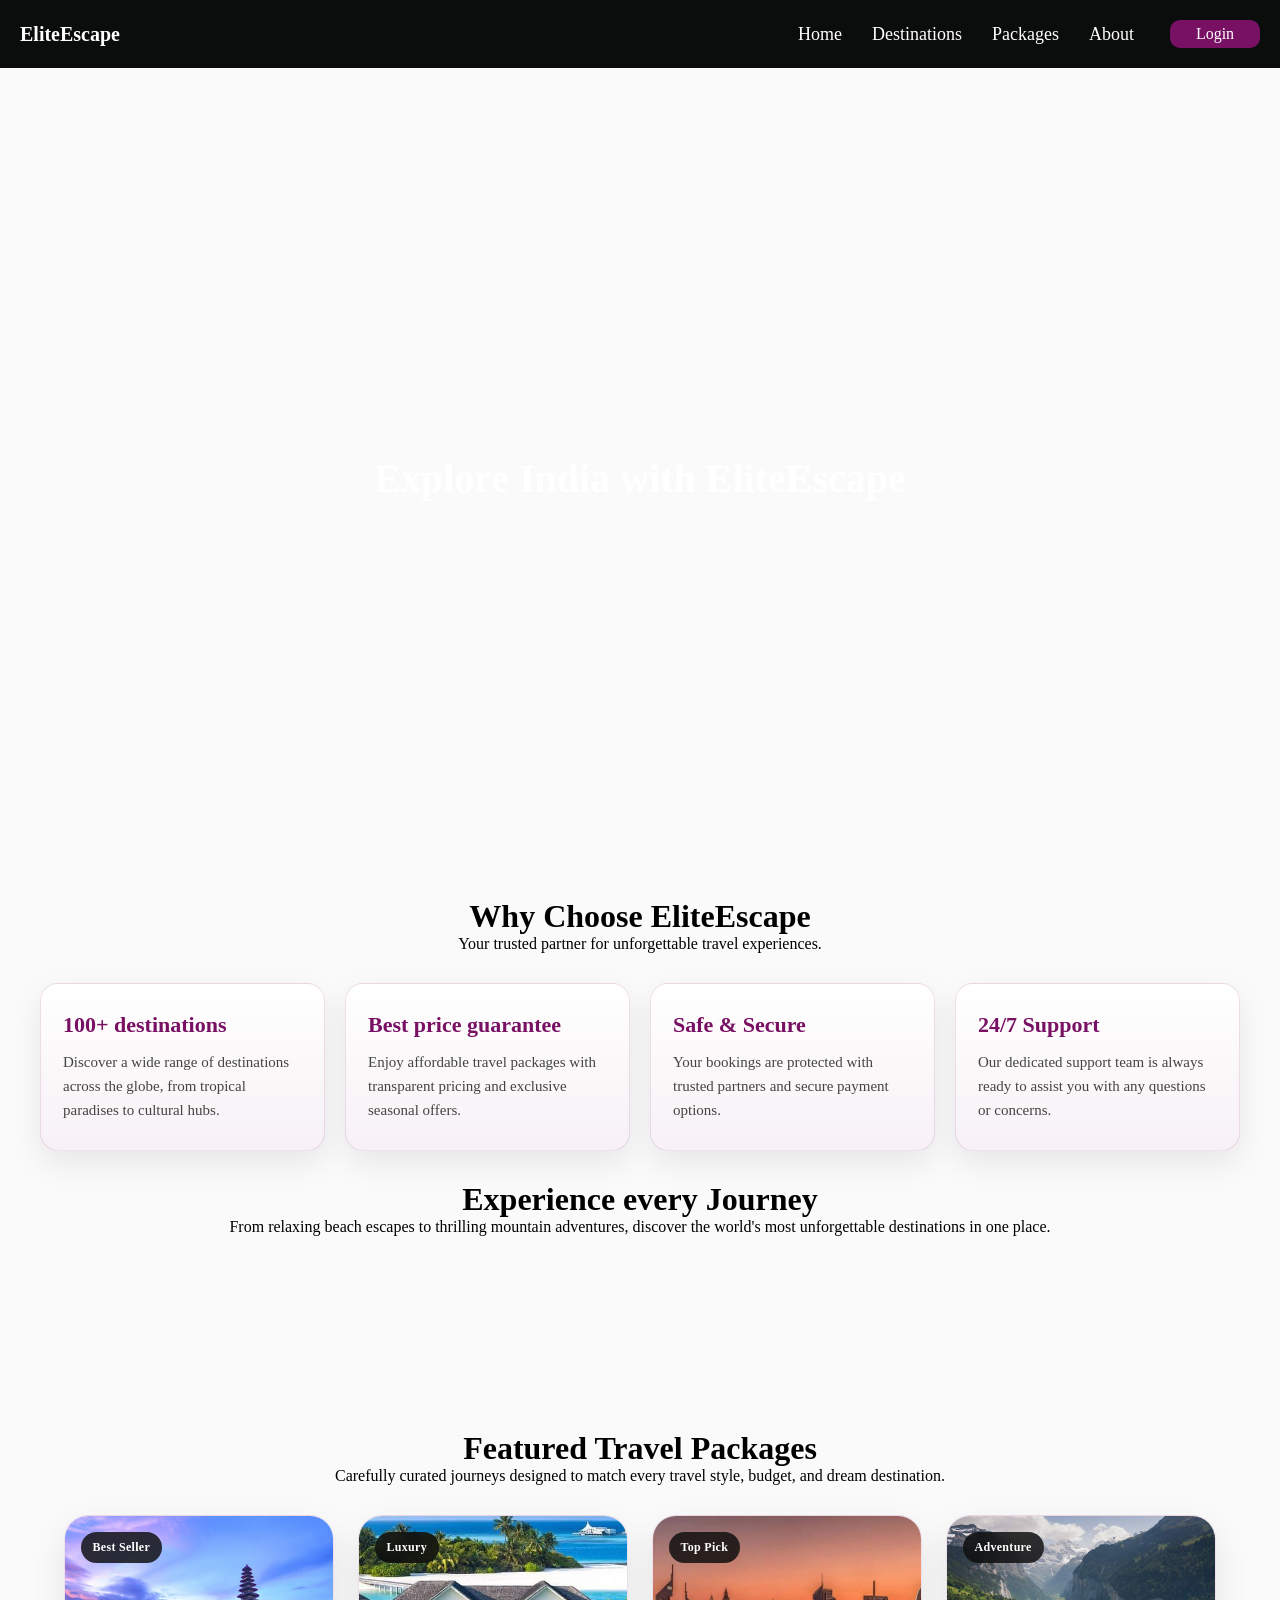
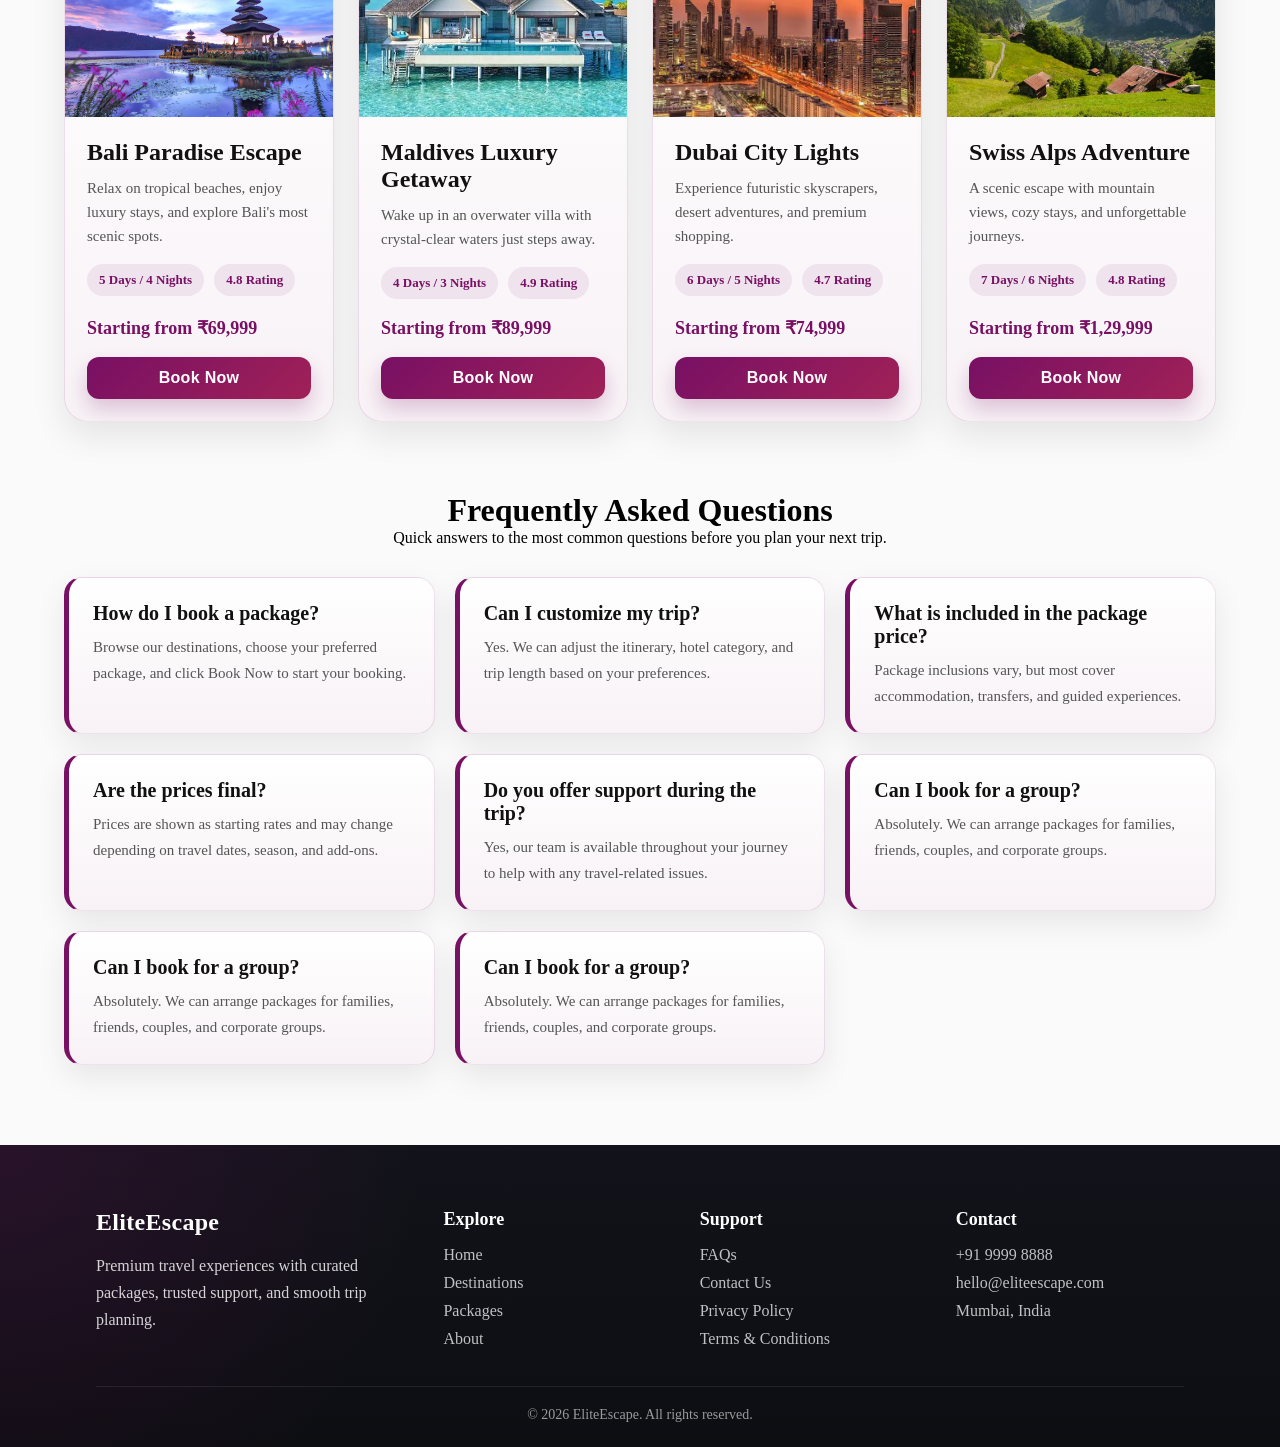
==== commit e756f2cb: "Added js and updated images of all pages." ====
--- a/index.html
+++ b/index.html
@@ -36,7 +36,7 @@
 
 
     <div class="hero">
-        <h2>Explore the World with EliteEscape</h2>
+        <h2>Explore India with EliteEscape</h2>
     </div>
 
     <div class="why-choose-us">
@@ -78,7 +78,7 @@
     <div class="video-section">
         <div class="video-box">
             <video  autoplay muted loop playsinline>
-                <source src="images/video.mp4" type="video/mp4">
+                <source src="images/vid.mp4" type="video/mp4">
             </video>
         </div>
     </div>
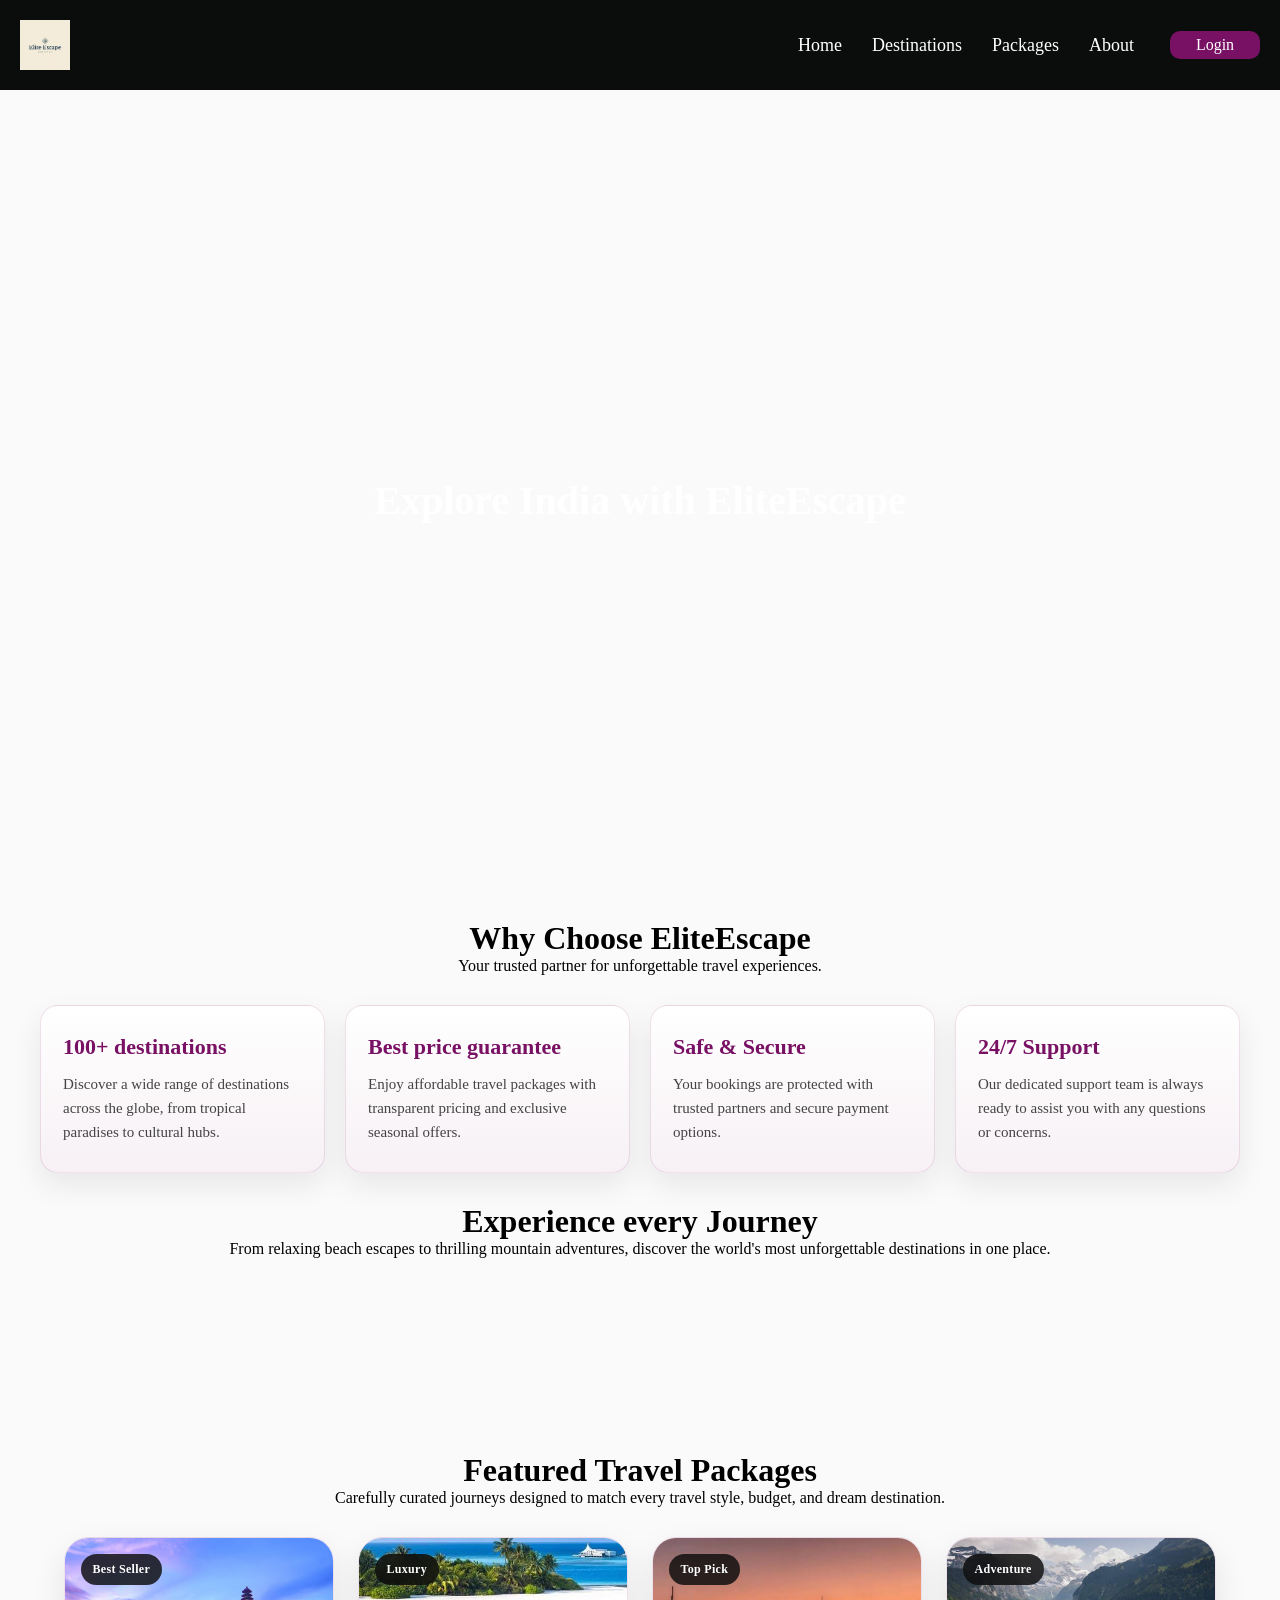
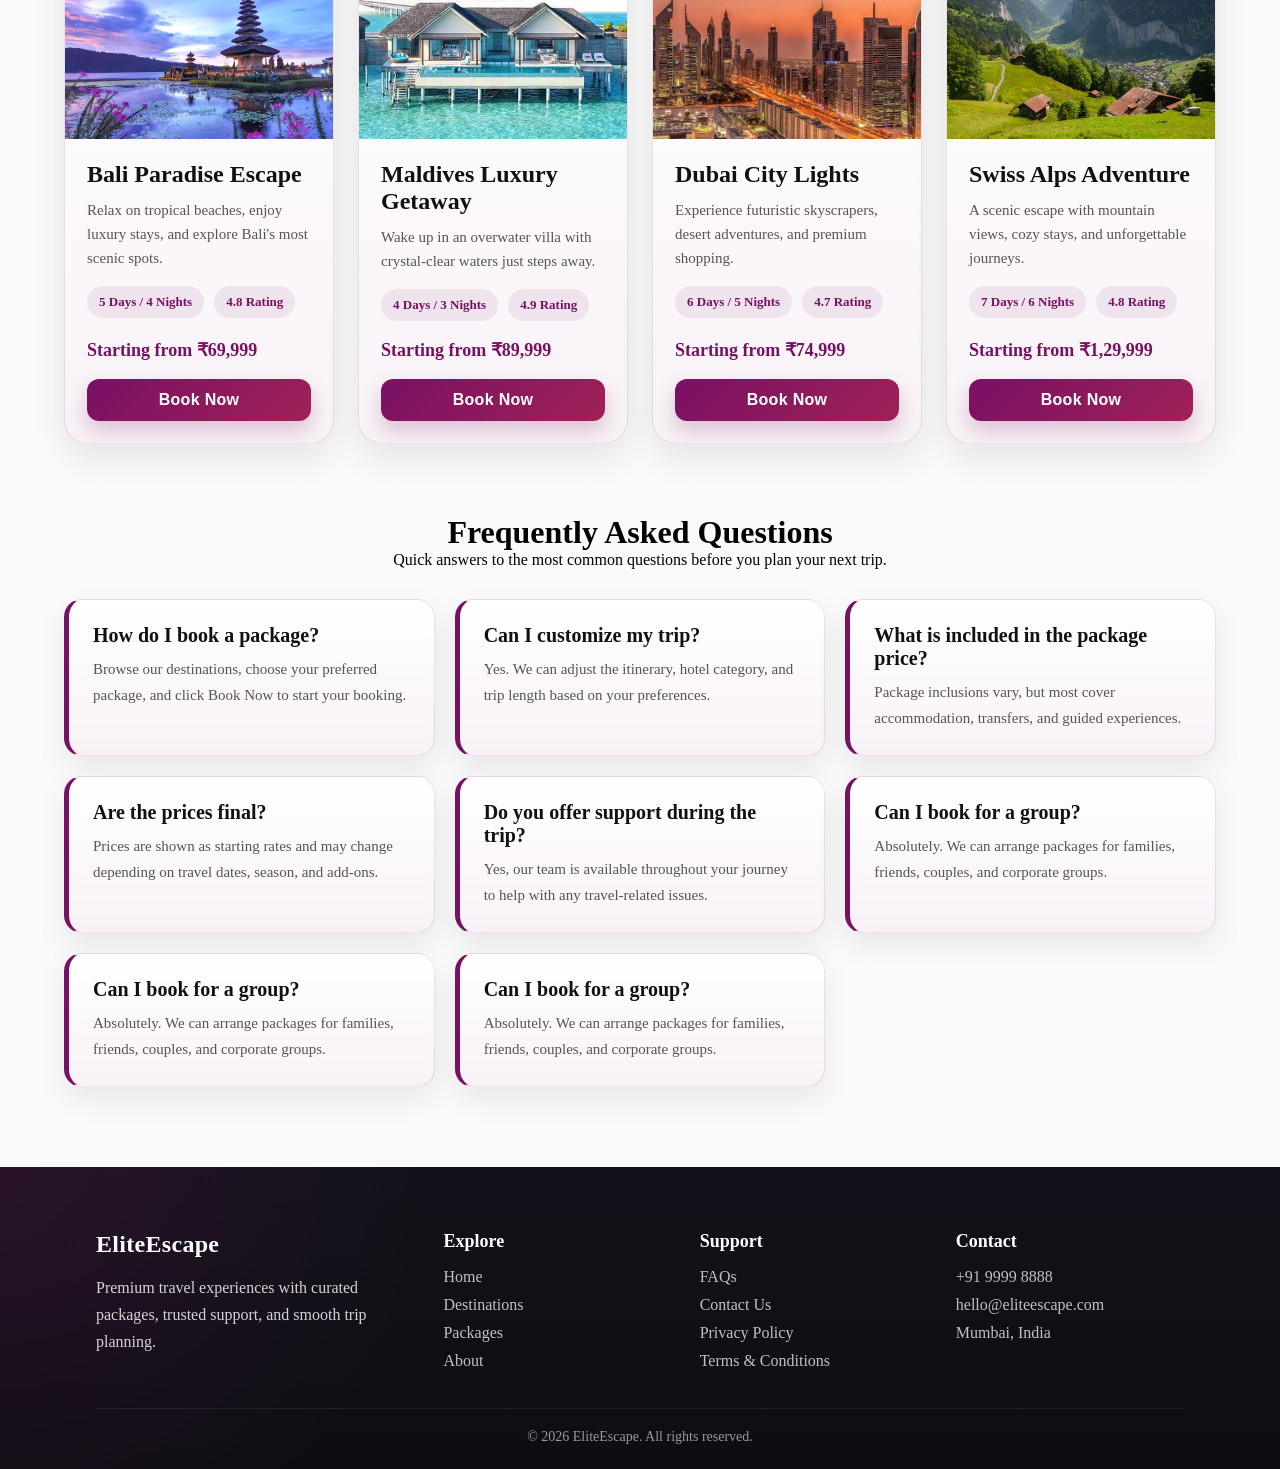
==== commit b1077046: "Added logo ad favicon" ====
--- a/index.html
+++ b/index.html
@@ -4,6 +4,19 @@
     <meta charset="UTF-8">
     <meta name="viewport" content="width=device-width, initial-scale=1.0">
     <title>Home</title>
+
+
+
+
+    <link rel="icon" type="image/x-icon" href="images/favicon_io/favicon.ico?v=20260623">
+    <link rel="icon" type="image/png" sizes="32x32" href="images/favicon_io/favicon-32x32.png?v=20260623">
+    <link rel="icon" type="image/png" sizes="16x16" href="images/favicon_io/favicon-16x16.png?v=20260623">
+    <link rel="apple-touch-icon" sizes="180x180" href="images/favicon_io/apple-touch-icon.png?v=20260623">
+
+
+
+
+
     <link rel="stylesheet" href="./css/style.css">
     <link rel="stylesheet" href="./css/nav.css">
     <link rel="stylesheet" href="./css/footer.css">
@@ -13,7 +26,7 @@
     <header>
         <nav>
             <div class="logo">
-                EliteEscape
+                <img src="images/logo.png" alt="EliteEscape">
             </div>
             <ul class="nav-links" id="primary-navigation">
                 <li><a href="index.html">Home</a></li>
--- a/css/nav.css
+++ b/css/nav.css
@@ -13,10 +13,15 @@
 }
 
 .logo{
-    font-size: 20px;
-    font-weight: bold;
-    color: white;
+    display: flex;
+    align-items: center;
+}
 
+.logo img{
+    height: 50px;
+    width: auto;
+    max-width: 150px;
+    object-fit: contain;
 }
 
 .nav-links{
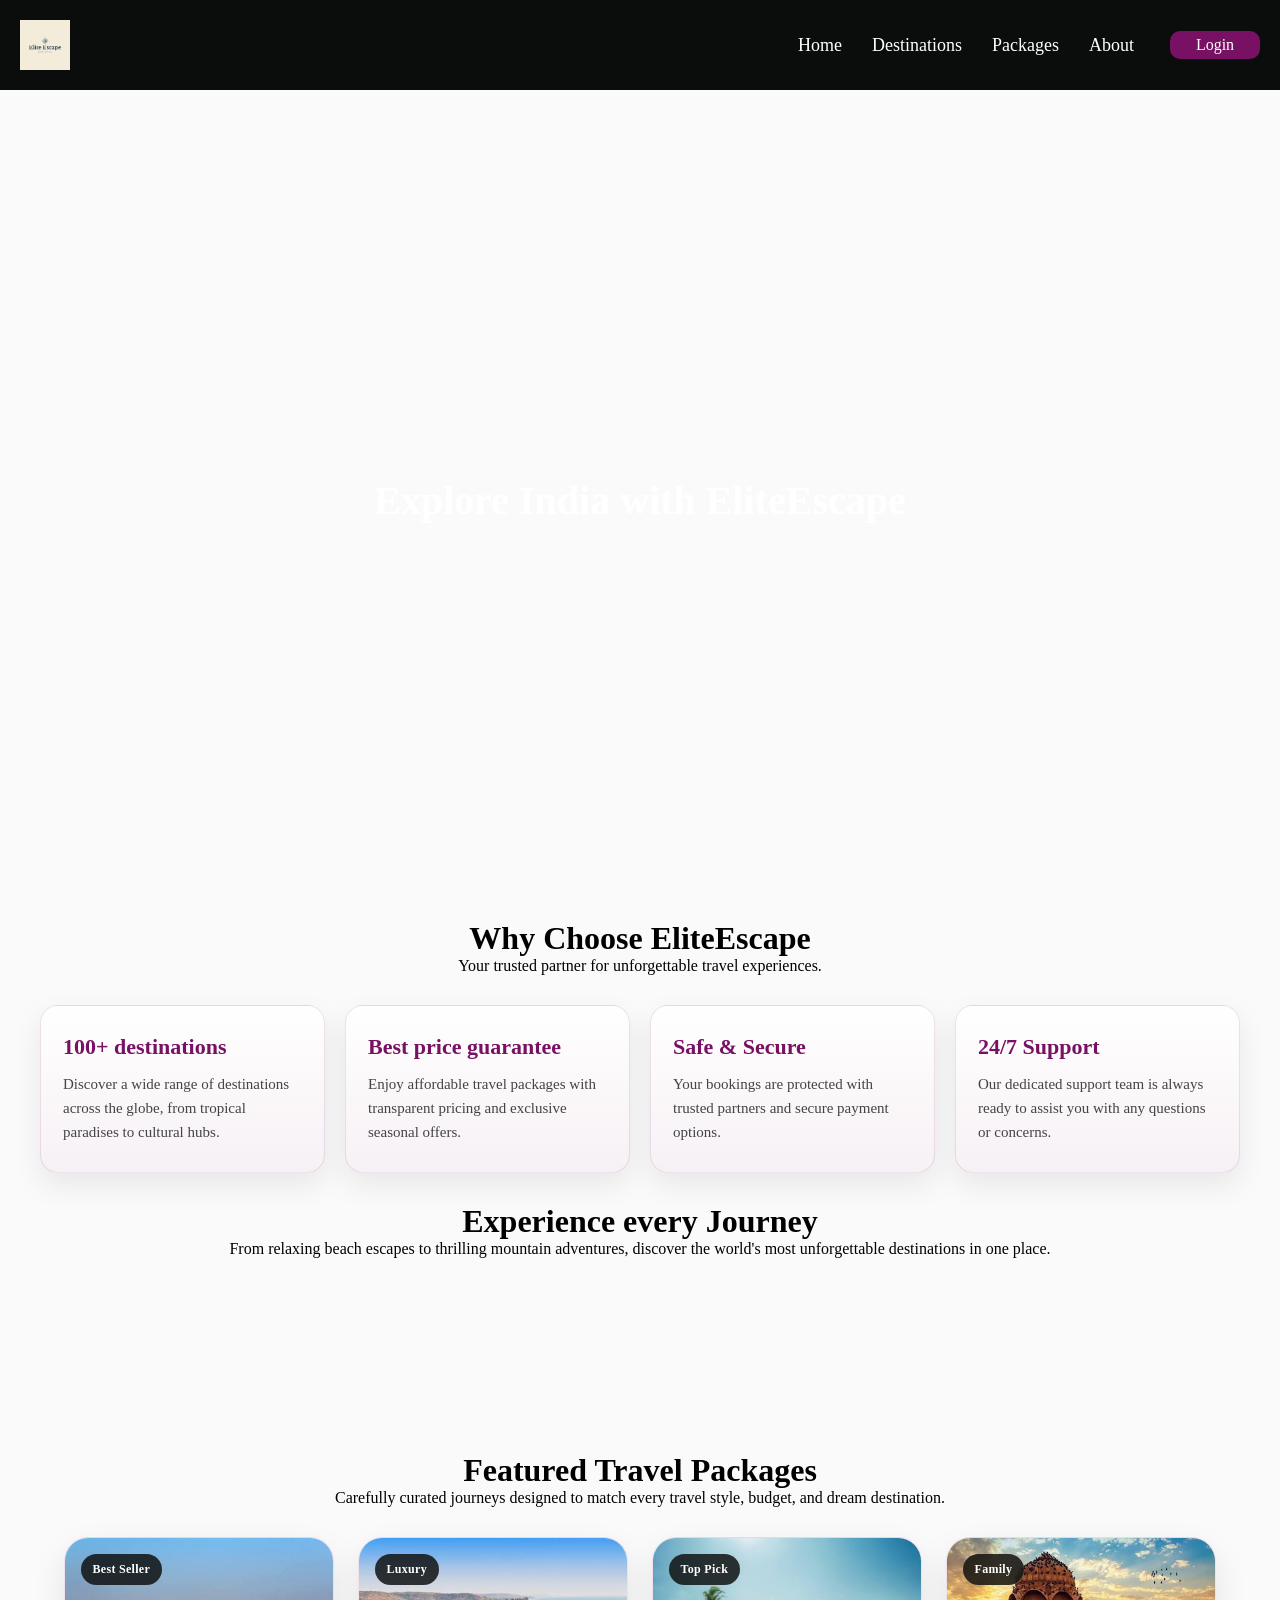
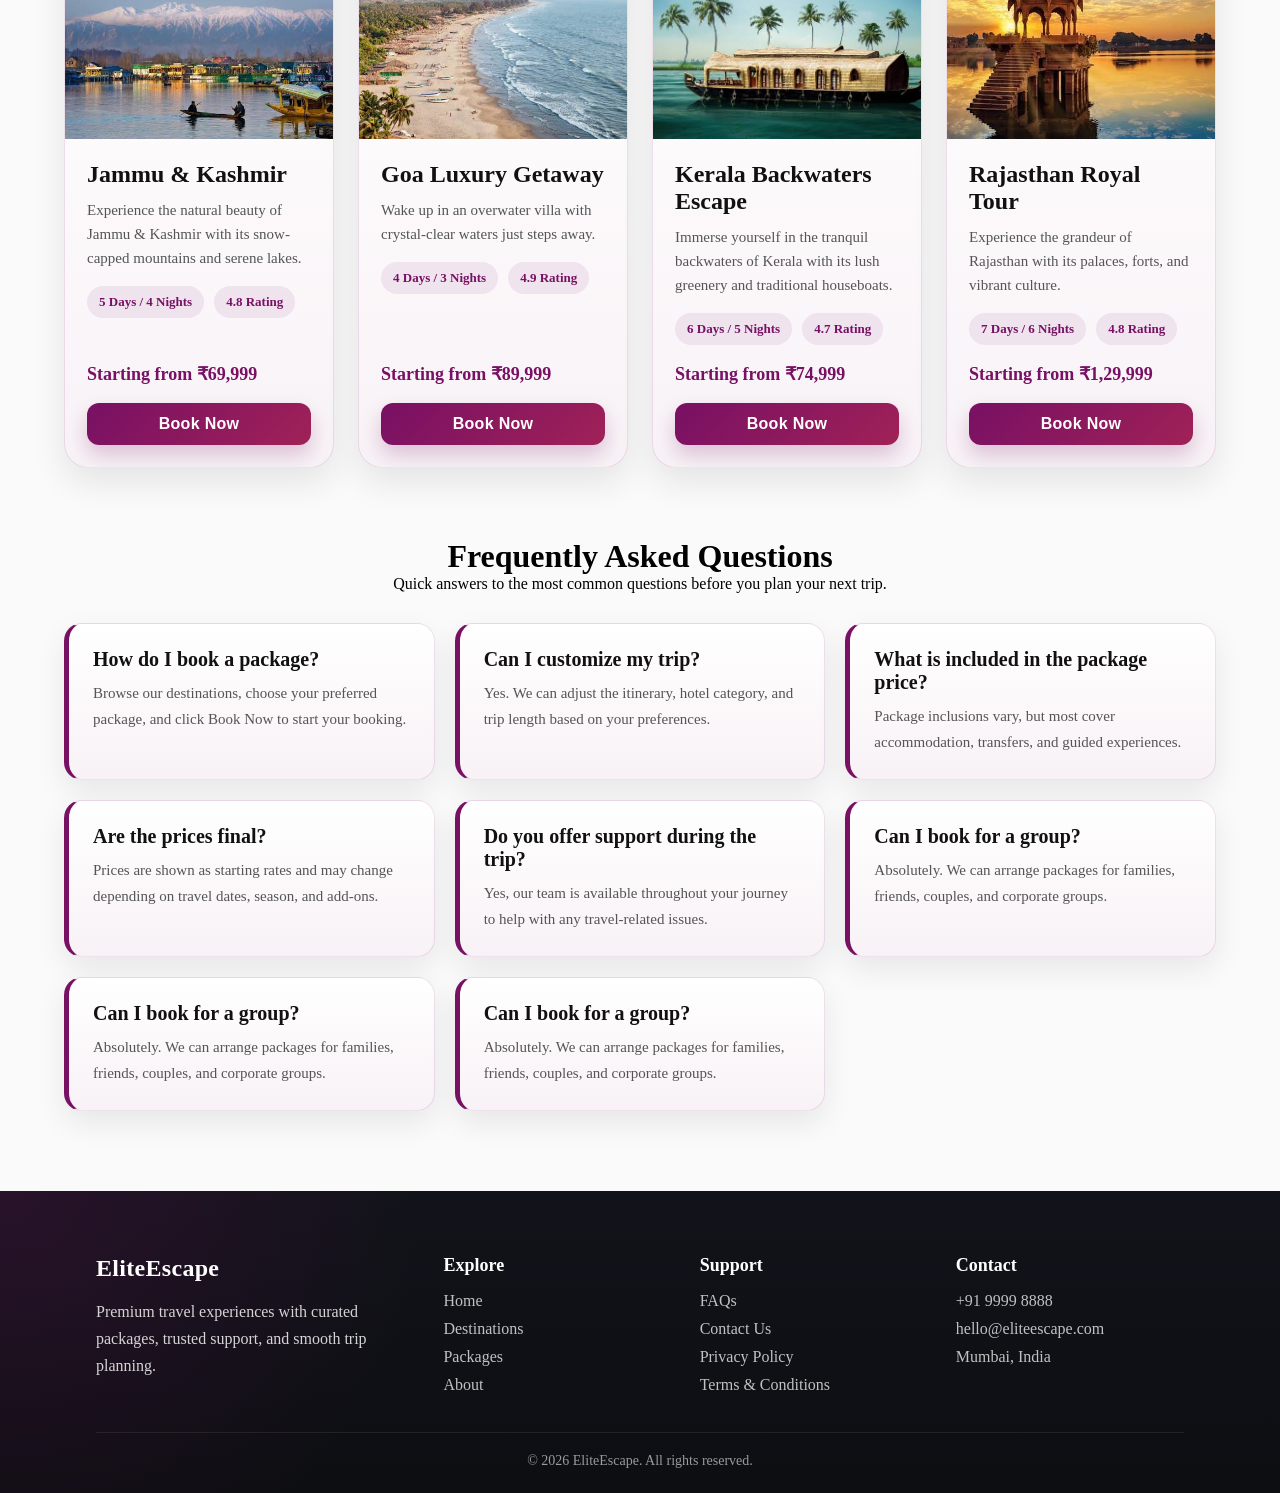
==== commit 774eded8: "Updated the js file and updated the design of some pages" ====
--- a/index.html
+++ b/index.html
@@ -107,12 +107,12 @@
         <div class="package-container">
             <div class="package-card">
                 <div class="package-image-wrap">
-                    <img src="images/Bali.jpg" alt="Bali Paradise Escape">
+                    <img src="images/jk.jpeg" alt="Jammu & Kashmir">
                     <span class="package-badge">Best Seller</span>
                 </div>
                 <div class="package-content">
-                    <h3>Bali Paradise Escape</h3>
-                    <p class="package-text">Relax on tropical beaches, enjoy luxury stays, and explore Bali's most scenic spots.</p>
+                    <h3>Jammu & Kashmir</h3>
+                    <p class="package-text">Experience the natural beauty of Jammu & Kashmir with its snow-capped mountains and serene lakes.</p>
                     <div class="package-meta">
                         <span>5 Days / 4 Nights</span>
                         <span>4.8 Rating</span>
@@ -124,11 +124,11 @@
 
             <div class="package-card">
                 <div class="package-image-wrap">
-                    <img src="images/Maldives.jpeg" alt="Maldives Luxury Getaway">
+                    <img src="images/goa.jpeg" alt="Goa Luxury Getaway">
                     <span class="package-badge">Luxury</span>
                 </div>
                 <div class="package-content">
-                    <h3>Maldives Luxury Getaway</h3>
+                    <h3>Goa Luxury Getaway</h3>
                     <p class="package-text">Wake up in an overwater villa with crystal-clear waters just steps away.</p>
                     <div class="package-meta">
                         <span>4 Days / 3 Nights</span>
@@ -141,12 +141,12 @@
 
             <div class="package-card">
                 <div class="package-image-wrap">
-                    <img src="images/dubai.jpeg" alt="Dubai City Lights">
+                    <img src="images/kerela.jpeg" alt="Dubai City Lights">
                     <span class="package-badge">Top Pick</span>
                 </div>
                 <div class="package-content">
-                    <h3>Dubai City Lights</h3>
-                    <p class="package-text">Experience futuristic skyscrapers, desert adventures, and premium shopping.</p>
+                    <h3>Kerala Backwaters Escape</h3>
+                    <p class="package-text">Immerse yourself in the tranquil backwaters of Kerala with its lush greenery and traditional houseboats.</p>
                     <div class="package-meta">
                         <span>6 Days / 5 Nights</span>
                         <span>4.7 Rating</span>
@@ -158,12 +158,12 @@
 
             <div class="package-card">
                 <div class="package-image-wrap">
-                    <img src="images/swiss.jpg" alt="Swiss Alps Adventure">
-                    <span class="package-badge">Adventure</span>
-                </div>
-                <div class="package-content">
-                    <h3>Swiss Alps Adventure</h3>
-                    <p class="package-text">A scenic escape with mountain views, cozy stays, and unforgettable journeys.</p>
+                    <img src="images/rajastan.jpeg" alt="Rajasthan Royal Tour">
+                    <span class="package-badge">Family</span>
+                </div>
+                <div class="package-content">
+                    <h3>Rajasthan Royal Tour</h3>
+                    <p class="package-text">Experience the grandeur of Rajasthan with its palaces, forts, and vibrant culture.</p>
                     <div class="package-meta">
                         <span>7 Days / 6 Nights</span>
                         <span>4.8 Rating</span>
